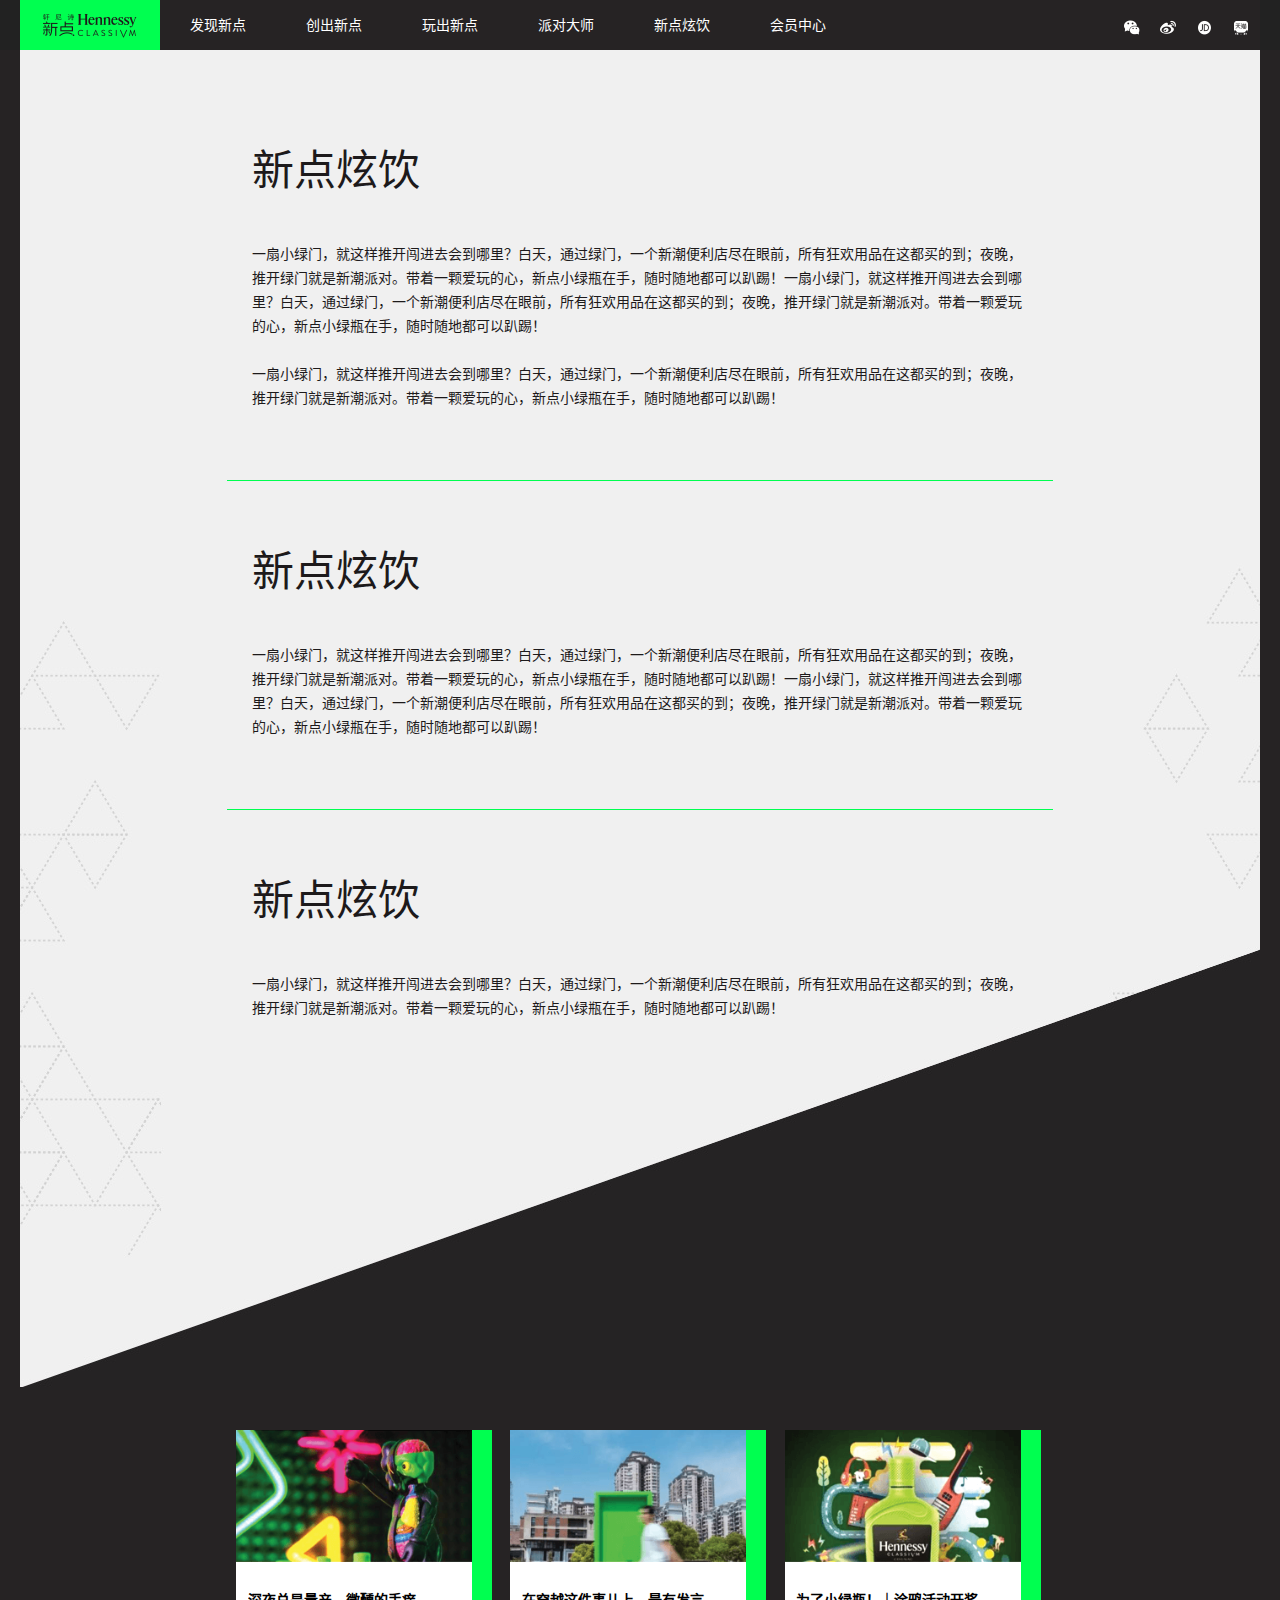
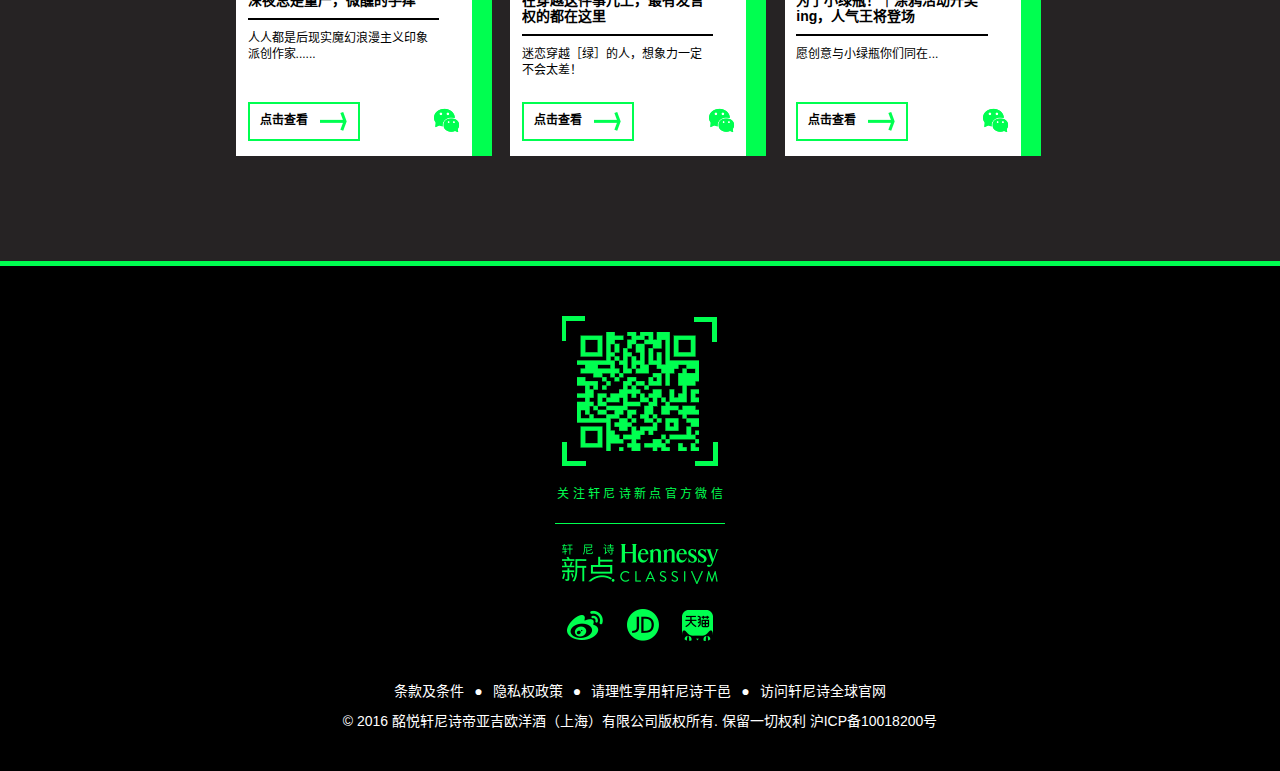
==== article.html @ dc200338 "first commit" ====
<!DOCTYPE html>
<html lang="zh-CN">
<head>
    <meta charset="utf-8">
    <title>新点</title>
    <meta name="description" content="">
    <meta name="keywords" content="">
    <meta name="viewport" content="width=device-width, initial-scale=1, maximum-scale=1, user-scalable=no">
    <link rel="stylesheet" href="css/bootstrap.css">
    <link rel="stylesheet" href="css/jquery.mCustomScrollbar.min.css">
    <link rel="stylesheet" href="css/common.css">
    <script src="js/jquery-2.1.1.min.js"></script>
    <script src="js/bootstrap.min.js"></script>
    <script src="js/jquery.touchSwipe.min.js"></script>
    <script src="js/html5lightbox/html5lightbox.js"></script>
    <script src="js/jquery.mCustomScrollbar.concat.min.js"></script>
    <script type="text/javascript" src="http://player.youku.com/jsapi"></script>
    <script src="js/common.js"></script>
</head>

<body>

<!--nav start-->
<nav class="navbar navbar-inverse navbar-fixed-top" role="navigation">
    <div class="container">
        <div class="navbar-header">
            <button type="button" class="navbar-toggle collapsed" data-toggle="collapse" data-target="#navbar"
                    aria-expanded="false" aria-controls="navbar"><span class="sr-only">Toggle navigation</span> <span
                    class="icon-bar"></span> <span class="icon-bar"></span> <span class="icon-bar"></span></button>
            <div class="navbar-brand"><img src="images/navLogo.png"></div>
        </div>
        <div id="navbar" class="collapse navbar-collapse">
            <ul class="nav navbar-nav">
                <li><a href="#">发现新点</a></li>
                <li><a href="#">创出新点</a></li>
                <li><a href="#">玩出新点</a></li>
                <li><a href="#">派对大师</a></li>
                <li><a href="#">新点炫饮</a></li>
                <li><a href="#">会员中心</a></li>
                <div class="snsLine">
                	<a href="javascript:void(0);"><img src="images/navIcon1.png"></a>
                    <a href="javascript:void(0);"><img src="images/navIcon2.png"></a>
                    <a href="javascript:void(0);"><img src="images/navIcon3.png"></a>
                    <a href="javascript:void(0);"><img src="images/navIcon4.png"></a>
                </div>
            </ul>
            <ul class="nav navbar-nav navbar-right">
                <li class="navIcon navIcon1"><a href="#"></a></li>
                <li class="navIcon navIcon2"><a href="#"></a></li>
                <li class="navIcon navIcon3"><a href="#"></a></li>
                <li class="navIcon navIcon4"><a href="#"></a></li>
            </ul>
        </div>
    </div>
</nav>
<!--nav end-->

<!--article start-->
<div class="articleBlock">
    <div class="container">
    	<div class=" col-sm-8 col-sm-offset-2 col-xs-12 articleLine">
        	<a href="javascript:void(0);" onClick="showArticleDetail(1);">
            	<h2>新点炫饮</h2>
                <p>一扇小绿门，就这样推开闯进去会到哪里？白天，通过绿门，一个新潮便利店尽在眼前，所有狂欢用品在这都买的到；夜晚，推开绿门就是新潮派对。带着一颗爱玩的心，新点小绿瓶在手，随时随地都可以趴踢！一扇小绿门，就这样推开闯进去会到哪里？白天，通过绿门，一个新潮便利店尽在眼前，所有狂欢用品在这都买的到；夜晚，推开绿门就是新潮派对。带着一颗爱玩的心，新点小绿瓶在手，随时随地都可以趴踢！<br><br>
                一扇小绿门，就这样推开闯进去会到哪里？白天，通过绿门，一个新潮便利店尽在眼前，所有狂欢用品在这都买的到；夜晚，推开绿门就是新潮派对。带着一颗爱玩的心，新点小绿瓶在手，随时随地都可以趴踢！</p>
            </a>
        </div>
        <div class=" col-sm-8 col-sm-offset-2 col-xs-12  articleLine">
        	<a href="javascript:void(0);" onClick="showArticleDetail(2);">
            	<h2>新点炫饮</h2>
                <p>一扇小绿门，就这样推开闯进去会到哪里？白天，通过绿门，一个新潮便利店尽在眼前，所有狂欢用品在这都买的到；夜晚，推开绿门就是新潮派对。带着一颗爱玩的心，新点小绿瓶在手，随时随地都可以趴踢！一扇小绿门，就这样推开闯进去会到哪里？白天，通过绿门，一个新潮便利店尽在眼前，所有狂欢用品在这都买的到；夜晚，推开绿门就是新潮派对。带着一颗爱玩的心，新点小绿瓶在手，随时随地都可以趴踢！</p>
            </a>
        </div>
        <div class=" col-sm-8 col-sm-offset-2 col-xs-12 articleLine">
        	<a href="javascript:void(0);" onClick="showArticleDetail(3);">
            	<h2>新点炫饮</h2>
                <p>一扇小绿门，就这样推开闯进去会到哪里？白天，通过绿门，一个新潮便利店尽在眼前，所有狂欢用品在这都买的到；夜晚，推开绿门就是新潮派对。带着一颗爱玩的心，新点小绿瓶在手，随时随地都可以趴踢！</p>
            </a>
        </div>
    </div>
</div>
<!--article end-->

<!--foot start-->
<footer class="foot1">
    <div class="container">
        <div class=" col-md-8 col-md-offset-2 col-sm-10 col-sm-offset-1 footTop">
            <div class="footTopContent anmBlock">
                <div class="footMove">
                    <div class="col-sm-4 col-xs-12 footContent">
                        <div class="innerDiv"><a href="#1">
                            <div class="fcTop"><img src="images/footImg1.png" width="100%"></div>
                            <div class="fcBottom">
                                <div class="fcbTitle">
                                    <div class="fcbt1">深夜总是量产，微醺的手痒</div>
                                    <div class="fcbt2">人人都是后现实魔幻浪漫主义印象派创作家......</div>
                                </div>
                                <div class="fcbLink"><a href="javascript:void(0);" class="fcbBtn1">点击查看</a> <a
                                        href="javascript:void(0);" class="fcbBtn2"><img src="images/footWechat.png"></a>
                                    <div class="clearfix"></div>
                                </div>
                            </div>
                        </a></div>
                    </div>
                    <div class="col-sm-4 col-xs-12 footContent">
                        <div class="innerDiv"><a href="#2">
                            <div class="fcTop"><img src="images/footImg2.png" width="100%"></div>
                            <div class="fcBottom">
                                <div class="fcbTitle">
                                    <div class="fcbt1">在穿越这件事儿上，最有发言权的都在这里</div>
                                    <div class="fcbt2">迷恋穿越［绿］的人，想象力一定不会太差！</div>
                                </div>
                                <div class="fcbLink"><a href="javascript:void(0);" class="fcbBtn1">点击查看</a> <a
                                        href="javascript:void(0);" class="fcbBtn2"><img src="images/footWechat.png"></a>
                                    <div class="clearfix"></div>
                                </div>
                            </div>
                        </a></div>
                    </div>
                    <div class="col-sm-4 col-xs-12 footContent">
                        <div class="innerDiv"><a href="#3">
                            <div class="fcTop"><img src="images/footImg3.png" width="100%"></div>
                            <div class="fcBottom">
                                <div class="fcbTitle">
                                    <div class="fcbt1">为了小绿瓶！｜涂鸦活动开奖ing，人气王将登场</div>
                                    <div class="fcbt2">愿创意与小绿瓶你们同在...</div>
                                </div>
                                <div class="fcbLink"><a href="javascript:void(0);" class="fcbBtn1">点击查看</a> <a
                                        href="javascript:void(0);" class="fcbBtn2"><img src="images/footWechat.png"></a>
                                    <div class="clearfix"></div>
                                </div>
                            </div>
                        </a></div>
                    </div>
                </div>
            </div>
            <div class="clearfix"></div>
            <div class="footNav mobileShow"><span class="fnActive">&nbsp;</span> <span>&nbsp;</span> <span>&nbsp;</span>
            </div>
        </div>
    </div>
</footer>
<footer class="foot2">
    <div class="container">
        <div class="footQc"><img src="images/footQc.png">
            <div class="footQcTxt">关 注 轩 尼 诗 新 点 官 方 微 信</div>
            <div class="footLogo"><img src="images/footLogo.png"></div>
        </div>
        <div class="footSns"><a href="javascript:void(0);" class="fsBtn"><img src="images/footIcon1.png"></a> <a
                href="javascript:void(0);" class="fsBtn"><img src="images/footIcon2.png"></a> <a
                href="javascript:void(0);" class="fsBtn"><img src="images/footIcon3.png"></a></div>
        <div class="footLink"><a href="#">条款及条件</a><br class="mobileShow"><font class="pcShow">●</font><a href="#">隐私权政策</a><br class="mobileShow"><font class="pcShow">●</font><a href="#">请理性享用轩尼诗干邑</a><br class="mobileShow"><font class="pcShow">●</font><a href="#">访问轩尼诗全球官网</a>
        </div>
        <div class="footIcp">&copy; 2016 酩悦轩尼诗帝亚吉欧洋酒（上海）<br class="mobileShow">有限公司版权所有. 保留一切权利 <br class="mobileShow"><br class="mobileShow">沪ICP备10018200号</div>
    </div>
</footer>
<!--foot end-->

<!--article detail start-->
<div class="articleDetail" style="display:none;">
    <div class=" col-sm-8 col-sm-offset-2 col-xs-12 articleContent"></div>
    <a href="javascript:void(0);" class="popCloseBtn" onClick="closeArticleDetail();"><img src="images/btnClose.png"></a>
</div>
<!--article detail end-->

<div class="youku" id="youku"></div>

<script>
var isAdScroll=false;
function showArticleDetail(aid){//aid 数据库文章编号
	//更具aid 请求文章内容
	$('.articleContent').height(wHeight-140);
	var aDetail="<h1>新点炫饮"+aid+"</h1><br>一扇小绿门，就这样推开闯进去会到哪里？白天，通过绿门，一个新潮便利店尽在眼前，所有狂欢用品在这都买的到；夜晚，推开绿门就是新潮派对。带着一颗爱玩的心，新点小绿瓶在手，随时随地都可以趴踢！一扇小绿门，就这样推开闯进去会到哪里？白天，通过绿门，一个新潮便利店尽在眼前，所有狂欢用品在这都买的到；夜晚，推开绿门就是新潮派对。带着一颗爱玩的心，新点小绿瓶在手，随时随地都可以趴踢！<br><br><img src='images/footImg1.png' width='60%'><br><br>一扇小绿门，就这样推开闯进去会到哪里？白天，通过绿门，一个新潮便利店尽在眼前，所有狂欢用品在这都买的到；夜晚，推开绿门就是新潮派对。带着一颗爱玩的心，新点小绿瓶在手，随时随地都可以趴踢！一扇小绿门，就这样推开闯进去会到哪里？白天，通过绿门，一个新潮便利店尽在眼前，所有狂欢用品在这都买的到；夜晚，推开绿门就是新潮派对。带着一颗爱玩的心，新点小绿瓶在手，随时随地都可以趴踢！<br><br><img src='images/footImg1.png' width='60%'>";
	
	if(!isAdScroll){
		isAdScroll=true;
		$('.articleContent').append(aDetail);
		$('.articleDetail').show();
		$(".articleContent").mCustomScrollbar({
			setHeight:wHeight-140,
			theme:"inset-3-dark"
			});
		}
		else{
			$('.mCSB_container').html('');
			$('.mCSB_container').append(aDetail);
			$('.articleDetail').show();
			}
	}

//单页加载完毕
$(document).ready(function(){
	var player = new YKU.Player('html5-image-container',{
            styleid: '0',
            client_id: '876cd40a21540f7f',
            vid: 'XMTY3MjQ1MTY3Mg==',
            newPlayer: true
        })
	});
//单页窗口大小改变
$(window).resize(function(){
	});
//单页滚动
$(window).scroll(function(){
	});
</script>

</body>
---- css/common.css ----
/* Global Setting */
@font-face { 
font-family: 'DIN'; 
src: local('DIN Condensed Regular'), 
local('DIN Condensed'),
url('../fonts/din condensed bold.eot'), 
url('../fonts/din condensed bold.woff') format('woff'), 
url('../fonts/din condensed bold.ttf') format('truetype'), 
url('../fonts/din condensed bold.svg#din regular') format('svg'); 
}

body{margin:0; padding:50px 0 0 0;text-align:left; font-size:12px; font-family:'Microsoft YaHei',Arial; background:#262324;}
table{border-collapse:collapse;}
td,th{padding:0;}
ul,li,dd,dl,dt{margin:0; padding:0; list-style:none; word-break:break-all;}
img{border:0;}
p{margin:0; padding:0; word-break:break-all;}
h1,h2,h3,h4{margin:0;padding:0; font-weight:normal; font-size:14px;}
em{ font-size:12px; font-style:normal;}
hr{background:none;border:none;border-bottom:1px solid #CCC;#border-bottom:0;}
.clear {clear:both;height:0;font-size:1px;line-height: 0px;}
a{text-decoration:none; border:0; outline:none; blr:expression(this.onFocus=this.blur());}
a:hover,a:focus{ text-decoration:none; color:inherit;}
select,input,textarea{font-family:inherit; outline:none;}

.wrapper{ width:1000px; margin:0 auto; border:none; padding:0;}
.innerDiv{ width:100%; height:100%; position:relative;}
.abs{ position:absolute;}
.pcShow{ display:inline-block;}
.mobileShow{ display:none;}

.navbar-inverse{ border:none;}
.navbar-inverse .navbar-collapse, .navbar-inverse .navbar-form{ background:#262324;}
.navbar-brand{ padding:13px 23px; background:#00ff50;}
.nav.navbar-right > li.navIcon{ background:url(../images/navIcon.png) 0 0 no-repeat; width:16px; height:15px; padding:0; margin:20px 10px 0 10px;}
.nav.navbar-right > li.navIcon1{ background-position:0 0;}
.nav.navbar-right > li.navIcon2{ background-position:-42px 0; width:18px;}
.nav.navbar-right > li.navIcon3{ background-position:-82px 0;}
.nav.navbar-right > li.navIcon4{ background-position:-119px 0;}
.nav.navbar-right > li a{ display:block; width:100%; height:100%;}
.nav.navbar-right > li a:hover,
.nav.navbar-right > li a:focus{ border:none; background:none;}
.snsLine{ display:none; padding:15px 0; color:#FFF; font-size:14px; text-align:center; border-top:0px solid #454141; line-height:16px;}
.snsLine a{ margin:0 15px;}
.snsLineBtn{ background:url(../images/navIcon.png) 0 0 no-repeat; display:inline-block; width:16px; height:15px; margin:0 8px; vertical-align:-2px;}
.snsLineBtn1{ background-position:0 0;}
.snsLineBtn2{ background-position:-42px 0; width:18px;}

/*index kv*/
.jumbotron{ background:url(../images/index/kvBg.png) center top no-repeat; background-size:auto 100%;}
.kvEf{ background:url(../images/index/kvTxt.png) 0 0 no-repeat; width:326px; height:205px; left:20%; top:30%;}
.kvVideo{ font-size:22px; color:#FFF; left:130px; top:180px; width:230px;}
.kvVideo img{ vertical-align:-12px; margin-left:10px;}
.kvVideo:hover,.kvVideo:focus{ text-decoration:none; color:#FFF;}
.downNote{ background:url(../images/downIcon.png) 0 0 no-repeat; width:40px; height:14px; left:50%; bottom:30px; margin-left:-20px; -webkit-animation:downNote 0.8s 0s linear infinite; -moz-animation:downNote 0.8s 0s linear infinite; animation:downNote 0.8s 0s linear infinite;}
@-webkit-keyframes downNote{
0%{ -webkit-transform:translate(0,0);}
40%{ -webkit-transform:translate(0,20px);}
100%{ -webkit-transform:translate(0,0);}
}
@-moz-keyframes downNote{
0%{ -moz-transform:translate(0,0);}
40%{ -moz-transform:translate(0,20px);}
100%{ -moz-transform:translate(0,0);}
}
@keyframes downNote{
0%{ transform:translate(0,0);}
40%{ transform:translate(0,20px);}
100%{ transform:translate(0,0);}
}

/*index main*/
.indexBlock .container{ background:url(../images/index/indexBg.jpg) center top no-repeat; background-size:100% 100%; padding-bottom:150px; overflow:hidden;}
.indexVideo{ padding:100px 0; color:#FFF;}
.topTitle{ background:url(../images/subTitleBg.png) left bottom no-repeat; width:220px; padding:0 0 50px 15px; line-height:42px; color:#FFF; font-size:42px; line-height:44px; font-weight:bold; margin:0 auto; font-family:DIN,'Microsoft YaHei';}
.topEnTitle{ font-size:26px; color:#00ff50; line-height:26px; padding:0;}
.subContext{ font-family:DIN,'Microsoft YaHei';}
.topContext{ padding:30px 0 0 0; text-align:center; color:#FFF; font-size:14px; line-height:34px;}
.qLeft{ left:20%; bottom:5px;}
.qRight{ right:20%; bottom:5px;}

.topVideo{ width:100%; background:#727170; border:6px solid #141213; margin-top:40px;}

.indexLine1,.indexLine2{ position:relative;}
.indexLine2{ margin-top:110px;}
.indexLine1left,.indexLine2left{ border-left:20px solid #00ff50; background:#262324; padding:140px 0 200px 0; margin-bottom:100px; transform:translate(0,100px);}
.subContext{ width:100%; text-align:center; color:#FFF; font-size:14px; line-height:36px; padding-top:40px;}
.indexLine1Right{ position:absolute; left:50%; top:-100px;}
.lineBlock1{ border:15px solid #FFF; width:230px; height:230px; position:absolute; left:10%; top:-5%;}
.indexLine2Right{ position:absolute; left:50%; top:50px;}
.indexLine2Right img{ position:absolute; left:0; top:0;}
.lineBlock2{ border:15px solid #00ff50; background:#F0F0F0; width:230px; height:230px; position:absolute; right:20%; top:-40px;}
.needShowa{ transition:all 1s 0s linear; -webkit-transition:all 1s 0s linear; -moz-transition:all 1s 0s linear;}
.needShowb{ transition:all 1s 1.2s linear; -webkit-transition:all 1s 1.2s linear; -moz-transition:all 1s 1.2s linear;}
.anmBlock{ transition:all 1s 0s ease-out; -webkit-transition:all 1s 0s ease-out; -moz-transition:all 1s 0s ease-out;}
.indexLine1Bottom,.indexLine2Bottom{ position:absolute; left:0; bottom:0; width:100%;}
.indexLine2BottomMore{ font-size:16px; color:#FFF; height:30px; line-height:30px; position:absolute; left:0; top:50%; margin-top:-15px; width:100%; text-align:center;}
.indexLine2BottomMore img{ margin-left:10px; vertical-align:-5px;}
.vCover{ background:rgba(0,255,80,0.8); position:absolute; left:0; top:0; width:100%; height:100%; opacity:0;}
.vCover img{ position:absolute; left:50%; top:50%; margin:-20px 0 0 -20px;}

/*footer*/
.foot1{ background:#262324; padding-top:40px; padding-bottom:85px; border-bottom:5px solid #00ff50;}
.footTop{ overflow:hidden;}
.footContent{ border-right:20px solid #00ff50; margin:0 1.1% 20px 1.1%; width:31%;}
.footContent a:hover,.footContent a:focus{ color:inherit; text-decoration:none;}
.fcBottom{ padding:30px 5% 15px 5%; background:#FFF;}
.fcbTitle{ height:90px;}
.fcbTitle .fcbt1{ width:90%; padding:0 0 10px 0; color:#000; font-size:14px; font-weight:bold; line-height:16px; overflow:hidden; border-bottom:2px solid #000;}
.fcbTitle .fcbt2{ width:90%; padding:10px 0 0 0; color:#000; height:60px; line-height:16px; font-size:12px; overflow:hidden;}
.fcbLink{ padding-top:20px;}
.fcbBtn1{ display:inline-block; padding:8px 50px 10px 10px; color:#000; border:2px solid #00ff50; font-weight:bold; background:url(../images/footBtnArrow.png) 70px 8px no-repeat; float:left;}
.fcbBtn2{ float:right; display:inline-block; padding-top:6px;}

.foot2{ background:#000; padding:50px 0 40px 0;}
.footQc{ text-align:center; width:170px; margin:0 auto;}
.footQcTxt{ font-size:12px; color:#00ff50; padding:20px 0; border-bottom:1px solid #00ff50;}
.footLogo{ padding:20px 0 25px 0;}
.footSns{ text-align:center;}
.fsBtn{ margin:0 10px;}
.footLink{ text-align:center; padding:40px 0 10px 0; color:#FFF; font-size:14px;}
.footLink a{ color:#FFF; margin:0 10px;}
.footIcp{ text-align:center; color:#FFF; font-size:14px;}
.footNav{ padding:25px 0; text-align:center; width:100%;}
.footNav span{ display:inline-block; width:20px; background:none; height:4px; overflow:hidden; border:1px solid #00ff50; margin:0 5px;}
.footNav span.fnActive{ background:#00ff50;}

/*pop img video*/
.videoPop{ position:fixed; left:0; top:0; z-index:1040; width:100%; height:100%; display:none;}
.popCloseBtn{ position:fixed; top:0; right:0; color:#FFF; font-size:20px; z-index:1050;}
.html5-nav-mask,#html5-watermark,.html5boxVideoControls{ display:none;}

/*article*/
.articleBlock .container{ background:url(../images/article/articleBg.jpg) center bottom no-repeat #f0f0f0; background-size:100% auto; padding-bottom:300px; padding-top:30px; overflow:hidden;}
.articleLine{ padding:70px 25px; border-bottom:1px solid #00ff50;}
.articleLine:last-child{ border-bottom:none;}
.articleLine a{ color:#1D1A1B;}
.articleLine a:hover,.articleLine a:focus{ text-decoration:none; color:inherit;}
.articleLine a h2{ font-size:42px; line-height:100%; padding:0 0 50px 0;}
.articleLine a p{ font-size:14px; line-height:24px; padding:0;}

.articleDetail{ position:fixed; left:0; top:0; width:100%; height:100%; z-index:1040; background:rgba(0,0,0,0.9); padding:70px 10px 70px 25px;}
.articleContent{ color:#FFF; font-size:14px; line-height:24px;}
.articleContent a{ color:#FFF;}
.articleContent h1{ text-align:center; font-size:30px;}

/*970*/
@media (max-width: 992px) {
	.kvEf{ top:30%;}
	
	.qLeft{ left:15%; width:40px;}
	.qRight{ right:15%; width:40px;}
	
	.lineBlock1{left:5%;}
	}

/*767*/
@media (max-width: 767px) {
	.indexBlock .container{ background-image:url(../images/index/indexBg_m.jpg);}
	
	.snsLine{ display:block;}
	
	.pcShow{ display:none;}
	.mobileShow{ display:inline-block;}
	
	.kvEf{ left:50%; top:27%; margin-left:-180px;}
	
	.qLeft{ left:10%; bottom:60px;}
	.qRight{ right:10%;}
	
	.indexLine1left,.indexLine2left{ padding:100px 0 100px 0; border-left-width:15px; margin-bottom:0;}
	.indexLine1Right{ position:static; left:auto; top:auto;}
	.indexLine2Right img{ position:static; left:auto; top:auto;}
	.indexLine2Right{ position:static; left:auto; top:auto;}
	.indexLine1Bottom{ position:static; left:auto; bottom:auto;}
	.indexLine2Bottom{ position:static; left:auto; bottom:auto;}
	
	.footContent{ margin:0; width:33.333333%;}
	.fcBottom{ padding:30px 5% 30px 5%;}
	.foot1{ padding-bottom:0px; padding-top:0;}
	
	.footLink{ line-height:28px; padding-bottom:30px;}
	}

/*580*/
@media (max-width: 590px) {
	}
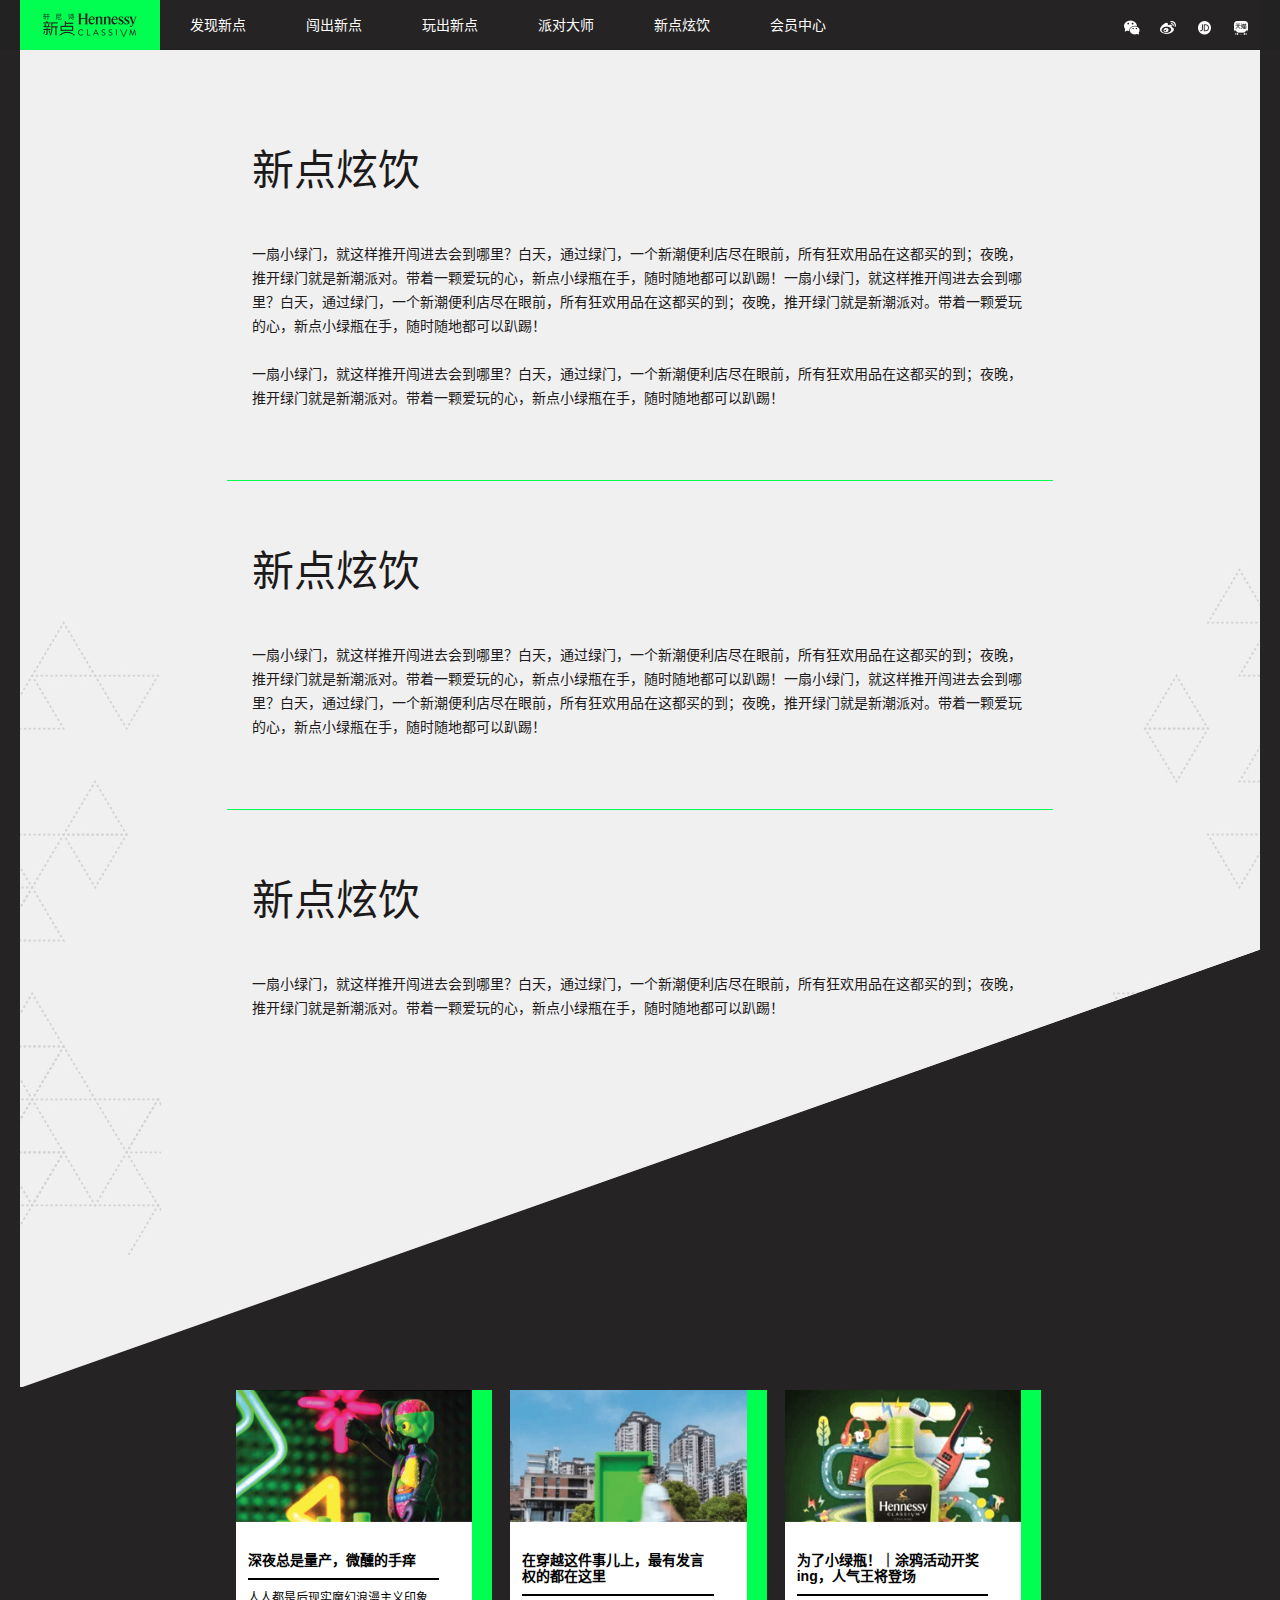
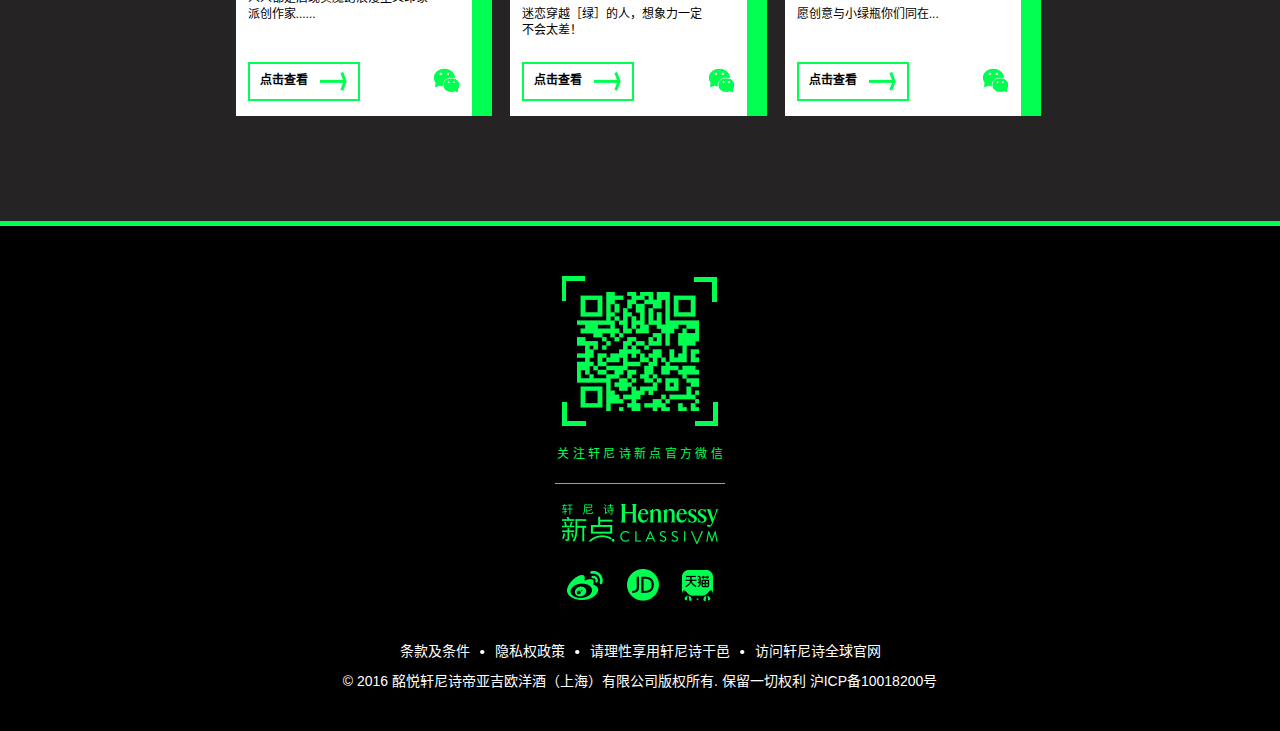
==== commit 7095bc70: "v1.0" ====
--- a/article.html
+++ b/article.html
@@ -8,14 +8,9 @@
     <meta name="viewport" content="width=device-width, initial-scale=1, maximum-scale=1, user-scalable=no">
     <link rel="stylesheet" href="css/bootstrap.css">
     <link rel="stylesheet" href="css/jquery.mCustomScrollbar.min.css">
+    <link rel="stylesheet" href="js/bxslider/jquery.bxslider.css">
     <link rel="stylesheet" href="css/common.css">
     <script src="js/jquery-2.1.1.min.js"></script>
-    <script src="js/bootstrap.min.js"></script>
-    <script src="js/jquery.touchSwipe.min.js"></script>
-    <script src="js/html5lightbox/html5lightbox.js"></script>
-    <script src="js/jquery.mCustomScrollbar.concat.min.js"></script>
-    <script type="text/javascript" src="http://player.youku.com/jsapi"></script>
-    <script src="js/common.js"></script>
 </head>
 
 <body>
@@ -24,19 +19,23 @@
 <nav class="navbar navbar-inverse navbar-fixed-top" role="navigation">
     <div class="container">
         <div class="navbar-header">
-            <button type="button" class="navbar-toggle collapsed" data-toggle="collapse" data-target="#navbar"
-                    aria-expanded="false" aria-controls="navbar"><span class="sr-only">Toggle navigation</span> <span
-                    class="icon-bar"></span> <span class="icon-bar"></span> <span class="icon-bar"></span></button>
+            <button type="button" class="navbar-toggle collapsed" data-toggle="collapse" data-target="#navbar" aria-expanded="false" aria-controls="navbar">
+                <span class="sr-only">Toggle navigation</span>
+                <span class="icon-bar"></span>
+                <span class="icon-bar"></span>
+                <span class="icon-bar"></span>
+                <img src="images/navClose.png" class="navClose" style="display:none;">
+            </button>
             <div class="navbar-brand"><img src="images/navLogo.png"></div>
         </div>
         <div id="navbar" class="collapse navbar-collapse">
             <ul class="nav navbar-nav">
-                <li><a href="#">发现新点</a></li>
-                <li><a href="#">创出新点</a></li>
-                <li><a href="#">玩出新点</a></li>
-                <li><a href="#">派对大师</a></li>
-                <li><a href="#">新点炫饮</a></li>
-                <li><a href="#">会员中心</a></li>
+            	<li><a class="centerA" href="index.html">发现新点</a></li>
+                <li><a class="centerA" href="brand.html">闯出新点</a></li>
+                <li><a class="centerA" href="event.html">玩出新点</a></li>
+                <li><a class="centerA" href="party.html">派对大师</a></li>
+                <li><a class="centerA" href="drink.html">新点炫饮</a></li>
+                <li><a class="centerA" href="crm.html">会员中心</a></li>
                 <div class="snsLine">
                 	<a href="javascript:void(0);"><img src="images/navIcon1.png"></a>
                     <a href="javascript:void(0);"><img src="images/navIcon2.png"></a>
@@ -149,7 +148,7 @@
         <div class="footSns"><a href="javascript:void(0);" class="fsBtn"><img src="images/footIcon1.png"></a> <a
                 href="javascript:void(0);" class="fsBtn"><img src="images/footIcon2.png"></a> <a
                 href="javascript:void(0);" class="fsBtn"><img src="images/footIcon3.png"></a></div>
-        <div class="footLink"><a href="#">条款及条件</a><br class="mobileShow"><font class="pcShow">●</font><a href="#">隐私权政策</a><br class="mobileShow"><font class="pcShow">●</font><a href="#">请理性享用轩尼诗干邑</a><br class="mobileShow"><font class="pcShow">●</font><a href="#">访问轩尼诗全球官网</a>
+        <div class="footLink"><a href="#">条款及条件</a><br class="mobileShow"><font class="pcShow"><img src="images/footPoint.png"></font><a href="#">隐私权政策</a><br class="mobileShow"><font class="pcShow"><img src="images/footPoint.png"></font><a href="#">请理性享用轩尼诗干邑</a><br class="mobileShow"><font class="pcShow"><img src="images/footPoint.png"></font><a href="#">访问轩尼诗全球官网</a>
         </div>
         <div class="footIcp">&copy; 2016 酩悦轩尼诗帝亚吉欧洋酒（上海）<br class="mobileShow">有限公司版权所有. 保留一切权利 <br class="mobileShow"><br class="mobileShow">沪ICP备10018200号</div>
     </div>
@@ -163,7 +162,13 @@
 </div>
 <!--article detail end-->
 
-<div class="youku" id="youku"></div>
+<script src="js/bootstrap.min.js"></script>
+<script src="js/jquery.touchSwipe.min.js"></script>
+<script src="js/html5lightbox/html5lightbox.js"></script>
+<script src="js/jquery.mCustomScrollbar.concat.min.js"></script>
+<script type="text/javascript" src="http://player.youku.com/jsapi"></script>
+<script src="js/bxslider/jquery.bxslider.min.js"></script>
+<script src="js/common.js"></script>
 
 <script>
 var isAdScroll=false;
@@ -190,12 +195,6 @@
 
 //单页加载完毕
 $(document).ready(function(){
-	var player = new YKU.Player('html5-image-container',{
-            styleid: '0',
-            client_id: '876cd40a21540f7f',
-            vid: 'XMTY3MjQ1MTY3Mg==',
-            newPlayer: true
-        })
 	});
 //单页窗口大小改变
 $(window).resize(function(){
--- a/css/common.css
+++ b/css/common.css
@@ -9,7 +9,7 @@
 url('../fonts/din condensed bold.svg#din regular') format('svg'); 
 }
 
-body{margin:0; padding:50px 0 0 0;text-align:left; font-size:12px; font-family:'Microsoft YaHei',Arial; background:#262324;}
+body{margin:0; padding:50px 0 0 0;text-align:left; font-size:12px; font-family:'Microsoft YaHei','SimHei',Arial; background:#262324;}
 table{border-collapse:collapse;}
 td,th{padding:0;}
 ul,li,dd,dl,dt{margin:0; padding:0; list-style:none; word-break:break-all;}
@@ -32,7 +32,8 @@
 .navbar-inverse{ border:none;}
 .navbar-inverse .navbar-collapse, .navbar-inverse .navbar-form{ background:#262324;}
 .navbar-brand{ padding:13px 23px; background:#00ff50;}
-.nav.navbar-right > li.navIcon{ background:url(../images/navIcon.png) 0 0 no-repeat; width:16px; height:15px; padding:0; margin:20px 10px 0 10px;}
+.navbar-brand img{ width:94px;}
+.nav.navbar-right > li.navIcon{ background:url(../images/navIcon.png) 0 0 no-repeat; background-size:133px 15px; width:16px; height:15px; padding:0; margin:20px 10px 0 10px;}
 .nav.navbar-right > li.navIcon1{ background-position:0 0;}
 .nav.navbar-right > li.navIcon2{ background-position:-42px 0; width:18px;}
 .nav.navbar-right > li.navIcon3{ background-position:-82px 0;}
@@ -48,11 +49,11 @@
 
 /*index kv*/
 .jumbotron{ background:url(../images/index/kvBg.png) center top no-repeat; background-size:auto 100%;}
-.kvEf{ background:url(../images/index/kvTxt.png) 0 0 no-repeat; width:326px; height:205px; left:20%; top:30%;}
-.kvVideo{ font-size:22px; color:#FFF; left:130px; top:180px; width:230px;}
+.kvEf{ background:url(../images/index/kvTxt.png) 0 0 no-repeat; width:326px; height:205px; left:50%; top:30%; margin-left:-352px;}
+.kvVideo{ font-size:22px; color:#FFF; left:150px; top:180px; width:230px;}
 .kvVideo img{ vertical-align:-12px; margin-left:10px;}
 .kvVideo:hover,.kvVideo:focus{ text-decoration:none; color:#FFF;}
-.downNote{ background:url(../images/downIcon.png) 0 0 no-repeat; width:40px; height:14px; left:50%; bottom:30px; margin-left:-20px; -webkit-animation:downNote 0.8s 0s linear infinite; -moz-animation:downNote 0.8s 0s linear infinite; animation:downNote 0.8s 0s linear infinite;}
+.downNote{ background:url(../images/downIcon.png) 0 0 no-repeat; width:40px; height:14px; left:50%; bottom:30px; margin-left:-20px; -webkit-animation:downNote 1.5s 0s linear infinite; -moz-animation:downNote 1.5s 0s linear infinite; animation:downNote 1.5s 0s linear infinite;}
 @-webkit-keyframes downNote{
 0%{ -webkit-transform:translate(0,0);}
 40%{ -webkit-transform:translate(0,20px);}
@@ -70,37 +71,42 @@
 }
 
 /*index main*/
-.indexBlock .container{ background:url(../images/index/indexBg.jpg) center top no-repeat; background-size:100% 100%; padding-bottom:150px; overflow:hidden;}
+.indexBlock .container{ background:url(../images/index/indexBg.jpg) center top no-repeat; background-size:100% 100%; padding-bottom:130px; overflow:hidden;}
 .indexVideo{ padding:100px 0; color:#FFF;}
-.topTitle{ background:url(../images/subTitleBg.png) left bottom no-repeat; width:220px; padding:0 0 50px 15px; line-height:42px; color:#FFF; font-size:42px; line-height:44px; font-weight:bold; margin:0 auto; font-family:DIN,'Microsoft YaHei';}
-.topEnTitle{ font-size:26px; color:#00ff50; line-height:26px; padding:0;}
-.subContext{ font-family:DIN,'Microsoft YaHei';}
-.topContext{ padding:30px 0 0 0; text-align:center; color:#FFF; font-size:14px; line-height:34px;}
+.topTitle{ background:url(../images/subTitleBg.png) left bottom no-repeat; width:250px; padding:0 0 40px 15px; color:#FFF; font-size:42px; line-height:44px; font-weight:bold; margin:0 auto; font-family:DIN,'Microsoft YaHei','SimHei';}
+.topEnTitle{ font-size:26px; color:#00ff50; line-height:26px; padding:0; letter-spacing:2px; font-weight:normal;}
+.subContext{ font-family:DIN,'Microsoft YaHei','SimHei'; letter-spacing:3px;}
+.topContext{ padding:30px 0 0 0; text-align:center; color:#FFF; font-size:14px; line-height:34px; font-family:'Microsoft YaHei','SimHei'; letter-spacing:3px;}
 .qLeft{ left:20%; bottom:5px;}
 .qRight{ right:20%; bottom:5px;}
 
 .topVideo{ width:100%; background:#727170; border:6px solid #141213; margin-top:40px;}
+.tvPlayBtn{ left:50%; top:50%; margin:-20px 0 0 -20px;}
 
 .indexLine1,.indexLine2{ position:relative;}
-.indexLine2{ margin-top:110px;}
+.indexLine2{ margin-top:110px; margin-bottom:70px;}
 .indexLine1left,.indexLine2left{ border-left:20px solid #00ff50; background:#262324; padding:140px 0 200px 0; margin-bottom:100px; transform:translate(0,100px);}
 .subContext{ width:100%; text-align:center; color:#FFF; font-size:14px; line-height:36px; padding-top:40px;}
-.indexLine1Right{ position:absolute; left:50%; top:-100px;}
-.lineBlock1{ border:15px solid #FFF; width:230px; height:230px; position:absolute; left:10%; top:-5%;}
-.indexLine2Right{ position:absolute; left:50%; top:50px;}
+.indexLine1Right{ position:absolute; left:50%; top:100px/*60px*/;}
+.lineBlock1{ border:15px solid #FFF; width:230px; height:230px; position:absolute; left:10%; top:0;}
+.indexLine2Right{ position:absolute; left:50%; top:220px/*150px*/;}
 .indexLine2Right img{ position:absolute; left:0; top:0;}
 .lineBlock2{ border:15px solid #00ff50; background:#F0F0F0; width:230px; height:230px; position:absolute; right:20%; top:-40px;}
 .needShowa{ transition:all 1s 0s linear; -webkit-transition:all 1s 0s linear; -moz-transition:all 1s 0s linear;}
 .needShowb{ transition:all 1s 1.2s linear; -webkit-transition:all 1s 1.2s linear; -moz-transition:all 1s 1.2s linear;}
 .anmBlock{ transition:all 1s 0s ease-out; -webkit-transition:all 1s 0s ease-out; -moz-transition:all 1s 0s ease-out;}
+.anmBlock2{ transition:all 0.7s 0s ease-out; -webkit-transition:all 0.7s 0s ease-out; -moz-transition:all 0.7s 0s ease-out;}
 .indexLine1Bottom,.indexLine2Bottom{ position:absolute; left:0; bottom:0; width:100%;}
 .indexLine2BottomMore{ font-size:16px; color:#FFF; height:30px; line-height:30px; position:absolute; left:0; top:50%; margin-top:-15px; width:100%; text-align:center;}
 .indexLine2BottomMore img{ margin-left:10px; vertical-align:-5px;}
 .vCover{ background:rgba(0,255,80,0.8); position:absolute; left:0; top:0; width:100%; height:100%; opacity:0;}
 .vCover img{ position:absolute; left:50%; top:50%; margin:-20px 0 0 -20px;}
+.cBgImg{ position:absolute; left:0; top:0; transform-origin:50% 50% 0; -moz-transform-origin:50% 50% 0; -webkit-transform-origin:50% 50% 0; -ms-transform-origin:50% 50% 0; transition:all 0.5s 0s ease-out; -webkit-transition:all 0.5s 0s ease-out; -moz-transition:all 0.5s 0s ease-out; -ms-transition:all 0.5s 0s ease-out; transform:scale(1.01); -moz-transform:scale(1.01); -ms-transform:scale(1.01); -webkit-transform:scale(1.01);}
+.lGallery:hover .cBgImg{ transform:scale(1.2); -moz-transform:scale(1.2); -ms-transform:scale(1.2); -webkit-transform:scale(1.2);}
+.indexLineBottom .innerDiv{ overflow:hidden;}
 
 /*footer*/
-.foot1{ background:#262324; padding-top:40px; padding-bottom:85px; border-bottom:5px solid #00ff50;}
+.foot1{ background:#262324; padding-top:0px; padding-bottom:85px; border-bottom:5px solid #00ff50;}
 .footTop{ overflow:hidden;}
 .footContent{ border-right:20px solid #00ff50; margin:0 1.1% 20px 1.1%; width:31%;}
 .footContent a:hover,.footContent a:focus{ color:inherit; text-decoration:none;}
@@ -111,6 +117,21 @@
 .fcbLink{ padding-top:20px;}
 .fcbBtn1{ display:inline-block; padding:8px 50px 10px 10px; color:#000; border:2px solid #00ff50; font-weight:bold; background:url(../images/footBtnArrow.png) 70px 8px no-repeat; float:left;}
 .fcbBtn2{ float:right; display:inline-block; padding-top:6px;}
+.fc1{-webkit-animation:fc1 0.7s 0s linear both; -moz-animation:fc1 0.7s 0s linear both; animation:fc1 0.7s 0s linear both;}
+.fc2{-webkit-animation:fc1 0.7s 0.7s linear both; -moz-animation:fc1 0.7s 0.7s linear both; animation:fc1 0.7s 0.7s linear both;}
+.fc3{-webkit-animation:fc1 0.7s 1.4s linear both; -moz-animation:fc1 0.7s 1.4s linear both; animation:fc1 0.7s 1.4s linear both;}
+@-webkit-keyframes fc1{
+0%{ -webkit-transform:translate(0,30px);}
+100%{ -webkit-transform:translate(0,0);}
+}
+@-moz-keyframes fc1{
+0%{ -moz-transform:translate(0,30px);}
+100%{ -moz-transform:translate(0,0);}
+}
+@keyframes fc1{
+0%{ transform:translate(0,30px);}
+100%{ transform:translate(0,0);}
+}
 
 .foot2{ background:#000; padding:50px 0 40px 0;}
 .footQc{ text-align:center; width:170px; margin:0 auto;}
@@ -126,9 +147,13 @@
 .footNav span.fnActive{ background:#00ff50;}
 
 /*pop img video*/
-.videoPop{ position:fixed; left:0; top:0; z-index:1040; width:100%; height:100%; display:none;}
+.videoPop{ position:fixed; left:0; top:0; z-index:1040; width:100%; height:100%; display:none; background:rgba(0,0,0,0.9);}
+.videoYouku{ width:100%; height:100%;}
 .popCloseBtn{ position:fixed; top:0; right:0; color:#FFF; font-size:20px; z-index:1050;}
 .html5-nav-mask,#html5-watermark,.html5boxVideoControls{ display:none;}
+
+.bxslider li a{ width:100%; display:inline-block;}
+.bxslider li a img{ width:100%;}
 
 /*article*/
 .articleBlock .container{ background:url(../images/article/articleBg.jpg) center bottom no-repeat #f0f0f0; background-size:100% auto; padding-bottom:300px; padding-top:30px; overflow:hidden;}
@@ -144,19 +169,112 @@
 .articleContent a{ color:#FFF;}
 .articleContent h1{ text-align:center; font-size:30px;}
 
+.popArticle{ color:#FFF; padding:25px;}
+
+/*brand*/
+.bkLogo{ top:5.5710306406685%; right:7.0422535211268%; width:9.6774193548387%;}
+.bkBottle{ bottom:0; right:6.6901408450704%; width:10.4838709677419%;}
+.brandBlock .container{ background:url(../images/brand/bg.png) center top no-repeat; background-size:100% 100%; padding-bottom:0px; overflow:hidden;}
+.brandLine{ padding-bottom:50px;}
+.brandLineLeft{ background:url(../images/brand/infoBg.jpg) top center no-repeat #262324; background-size:100% 100%;}
+.brandLineRight{ position:absolute; left:50%; bottom:70px; background:#262324; border-left:20px solid #00ff50; padding:70px 0;}
+.brandTitle{ background:url(../images/subTitleBg.png) left bottom no-repeat; width:280px; padding:0 0 40px 15px; color:#FFF; font-size:32px; font-weight:bold; margin:0 auto; font-family:DIN,'Microsoft YaHei','SimHei';}
+.brandTitleEnTitle{ font-size:26px; color:#00ff50; line-height:26px; padding:0; letter-spacing:2px; font-weight:normal;}
+.brandContext{ width:290px; margin:0 auto; color:#FFF; font-size:14px; line-height:36px; padding:20px 0 0 15px;}
+.brandBuyLink{ width:290px; padding:20px 0 0 15px; margin:0 auto; color:#00ff50; font-size:14px;}
+.brandBuyLink a{ color:#00ff50; margin-left:20px;}
+.brandBuyLink a:first-child{ margin-left:35px;}
+.brandBuyLink a img{ vertical-align:-10px;}
+.brandLineLeftContent{width:100%;}
+.brandLineLeftContent .brandTitle{ width:55%; padding-top:70px; margin:0; margin-left:10%;}
+.brandLineLeftContent .brandContext{ width:65%; margin:0; margin-left:10%;}
+.brandLineLeftContent .brandBuyBtn{ width:55%; padding:40px 0 80px 15px; margin:0; margin-left:10%;}
+.brandBtn{ display:inline-block; padding:8px 50px 10px 10px; color:#FFF; border:2px solid #00ff50; font-weight:bold; background:url(../images/footBtnArrow.png) 75px 8px no-repeat;}
+.brandBtn:hover,.brandBtn:focus{ color:#FFF;}
+.bitTxt{ font-size:42px; line-height:48px; color:#FFF; text-align:center; position:absolute; left:0; top:40%; width:100%; text-shadow:2px 2px 3px rgba(0,0,0,0.73); letter-spacing:5px;}
+.biTop{ padding-bottom:500px;}
+.biBottom{ position:absolute; left:0; top:0;}
+.bibLeft{ width:48%; float:left; margin-top:40%;}
+.bibRight{ width:48%; float:right; margin-top:40%;}
+.bibTxt{ font-size:28px; line-height:110%; color:#FFF; position:absolute; left:10%; top:30%; text-shadow: 2px 2px 15px rgba(0,0,0,0.77);}
+.bibTxt span{ font-size:24px; font-family:DIN,'Microsoft YaHei','SimHei';}
+.bibBottom{ border-left:20px solid #00ff50; background:#FFF; font-size:14px; color:#262324; letter-spacing:3px; line-height:36px; padding:30px 40px 30px 30px;}
+
+/*event*/
+.eventBlock .container{ background:url(../images/index/indexBg.jpg) center top no-repeat; background-size:100% 100%; padding-bottom:250px; overflow:hidden;}
+.eventTitle{ background:url(../images/subTitleBg.png) left bottom no-repeat; width:350px; padding:0 0 40px 15px; color:#FFF; font-size:42px; line-height:46px; font-weight:bold; margin:0 auto; font-family:DIN,'Microsoft YaHei','SimHei';}
+.eventTitleEnTitle{ font-size:26px; color:#00ff50; line-height:26px; padding:0; letter-spacing:2px; font-weight:normal;}
+.eventLine1,.eventLine2{ position:relative;}
+.eventLine2{ margin-top:200px;}
+.eventLine1left,.eventLine2left{ border-left:20px solid #00ff50; background:#262324; padding:140px 0 200px 0; margin-bottom:100px; transform:translate(0,100px);}
+.eventLine1Right{ position:absolute; left:50%; top:260px/*200px*/;}
+.eventLine1Right img{ position:absolute; left:0; top:0;}
+.eventLine2Right{ position:absolute; left:50%; top:320px/*250px*/;}
+.eventLine1Bottom,.eventLine2Bottom{ position:absolute; left:0; top:520px; width:100%;}
+.eventLine2BottomMore{ font-size:16px; color:#FFF; height:30px; line-height:30px; position:absolute; left:0; top:50%; margin-top:-15px; width:100%; text-align:center;}
+.eventLine2BottomMore img{ margin-left:10px; vertical-align:-5px;}
+.eventLineBottom .innerDiv{ overflow:hidden;}
+.eventSubTitle{ width:350px;}
+
+/*crm*/
+.crmLogoLine{ position:absolute; left:0; top:29%; text-align:center; width:100%;}
+.crmKvLine{ text-align:center; position:absolute; left:50%; top:39%; width:600px; margin:0 0 0 -300px;}
+.crmKvLine img.qc{ margin-right:50px; float:left;}
+.crmKvTxt{ padding:10px 0 0 0; font-size:14px; color:#FFF; letter-spacing:3px; line-height:36px; text-align:left;}
+
+/*party*/
+.partyKvLine{ text-align:center; padding-top:50px; width:750px; position:absolute; left:50%; margin-left:-375px; top:20%;}
+.bx-wrapper img.qc{ margin-right:20px; float:left; width:auto;}
+.partyKvTxt{ padding:25px 0 0 0; font-size:14px; color:#FFF; letter-spacing:3px; line-height:36px; text-align:left; font-family:DIN,'Microsoft YaHei','SimHei';}
+
+/*drink*/
+.drinkTitle{ background:url(../images/subTitleBg.png) left bottom no-repeat; position:absolute; top:40%; left:50%; margin-left:-100px; width:350px; padding:0 0 40px 15px; color:#FFF; font-size:42px; line-height:46px; font-weight:bold; font-family:DIN,'Microsoft YaHei','SimHei';}
+.drinkEnTitle{ font-size:26px; color:#00ff50; line-height:26px; padding:0; letter-spacing:2px; font-weight:normal;}
+.drinkNavOuter{ position:relative; width:100%; height:370px;}
+.drinkNav{ position:absolute; left:0; top:-70px; width:100%;}
+.dnOuter{ background:#262324; border-top:20px solid #00ff50; padding:40px 0;}
+.dnCol{ padding:0 0 0 60px;}
+.dnCol .dnColTitle{ font-size:18px; color:#00ff50; letter-spacing:3.85px; padding-bottom:20px;}
+.dnCol li{ padding-bottom:20px;}
+.dnCol li a{ font-size:14px; color:#FFFFFF; letter-spacing:3px;}
+.dnColHaveBorder{ border-left:1px solid #00ff50; border-right:1px solid #00ff50;}
+
+.drinkBlock .container.hasBg{ background:url(../images/drink/bg.jpg) center top no-repeat; background-size:100% 100%;}
+.drinkLine{ padding-bottom:80px; position:relative;}
+.drinkLineLeft{ background:#262324; padding-bottom:70px;}
+.drinkLineRight{ position:absolute; right:0; bottom:0; background:#262324; border-left:20px solid #00ff50; padding:0;}
+.drinkSubTitle{ background:url(../images/subTitleBg.png) left bottom no-repeat; width:280px; padding:0 0 40px 15px; color:#FFF; font-size:32px; font-weight:bold; margin:0 auto; font-family:DIN,'Microsoft YaHei','SimHei';}
+.drinkSubEnTitle{ font-size:26px; color:#00ff50; line-height:26px; padding:0; letter-spacing:2px; font-weight:normal;}
+.drinkContext{ width:290px; margin:0 auto; color:#FFF; font-size:14px; line-height:36px; padding:40px 0 0 10px;}
+.drinkLineLeftContent .drinkSubTitle{ width:75%; padding-top:90px; margin:0; margin-left:15%;}
+.drinkLineLeftContent .drinkContext{ width:75%; margin:0; margin-left:15%;}
+.greenFont{ color:#00ff50;}
+.drinkIcon{ margin-right:10px;}
+.brandLineRightContent img.coverImg{ position:absolute; left:0; top:0; z-index:100;}
+.drinkBorder1{ border:15px solid #00ff50; width:225px; height:225px; top:-100px; right:-60px; z-index:50;}
+.drinkBorder2{ border:15px solid #00ff50; width:225px; height:225px; bottom:-100px; right:-60px; z-index:50;}
+
 /*970*/
 @media (max-width: 992px) {
-	.kvEf{ top:30%;}
 	
 	.qLeft{ left:15%; width:40px;}
 	.qRight{ right:15%; width:40px;}
 	
 	.lineBlock1{left:5%;}
+	.brandLineLeftContent .brandTitle{ width:60%; margin:0 auto;}
+	.brandLineLeftContent .brandContext{ width:60%; margin:0 auto;}
+	.brandLineLeftContent .brandBuyBtn{ width:60%; margin:0 auto;}
+	
+	.partyKvLine{ top:15%;}
+	
+	.drinkNav{ top:0;}
+	.drinkBlock .container{ background-position:center 0;}
 	}
 
 /*767*/
 @media (max-width: 767px) {
-	.indexBlock .container{ background-image:url(../images/index/indexBg_m.jpg);}
+	.indexBlock .container{ background-image:url(../images/index/indexBg_m.jpg); padding-bottom:50px;}
+	.kvVideo{ left:45px; top:200px;}
 	
 	.snsLine{ display:block;}
 	
@@ -165,9 +283,10 @@
 	
 	.kvEf{ left:50%; top:27%; margin-left:-180px;}
 	
-	.qLeft{ left:10%; bottom:60px;}
-	.qRight{ right:10%;}
-	
+	.qLeft{ width:30px; left:8%; bottom:60px;}
+	.qRight{ width:30px; right:8%;}
+	
+	.indexLine2{ margin-top:50px; margin-bottom:50px;}
 	.indexLine1left,.indexLine2left{ padding:100px 0 100px 0; border-left-width:15px; margin-bottom:0;}
 	.indexLine1Right{ position:static; left:auto; top:auto;}
 	.indexLine2Right img{ position:static; left:auto; top:auto;}
@@ -175,6 +294,66 @@
 	.indexLine1Bottom{ position:static; left:auto; bottom:auto;}
 	.indexLine2Bottom{ position:static; left:auto; bottom:auto;}
 	
+	.topTitle{ width:140px; padding:0 0 20px 15px; font-size:24px; line-height:24px; background-size:110px auto;}
+	.topEnTitle{ font-size:20px; line-height:20px;}
+	
+	.brandTitle{width:200px; padding:0 0 20px 15px; font-size:24px; line-height:24px; background-size:110px auto;}
+	.brandTitleEnTitle{ font-size:20px; line-height:20px;}
+	
+	.brandLineRight{ position:static; padding:90px 0;}
+	.brandLine{ padding-bottom:0;}
+	.brandInfo{ padding-top:80px;}
+	.biBottom{ position:static;}
+	.bibLeft{ width:100%; float:none; margin-top:30px;}
+	.bibRight{ width:100%; float:none; margin-top:30px;}
+	.biTop{ padding-bottom:0;}
+	.topContext{ padding-left:30px; padding-right:30px;}
+	.brandBlock .container{ background-image:url(../images/brand/bg_m.jpg);}
+	.brandContext{ padding:40px 0 0 15px;}
+	.brandBuyLink{ padding:40px 0 0 15px;}
+	
+	.eventBlock .container{ background-image:url(../images/event/eventBg_m.jpg); padding-bottom:50px;}
+	.eventLine1left,.eventLine2left{ padding:100px 0 100px 0; border-left-width:15px; margin-bottom:0;}
+	.eventLine1Right{ position:static; left:auto; top:auto; bottom:auto;}
+	.eventLine2Right img{ position:static; left:auto; top:auto; bottom:auto;}
+	.eventLine2Right{ position:static; left:auto; top:auto; bottom:auto;}
+	.eventLine1Bottom{ position:static; left:auto; top:auto; bottom:auto;}
+	.eventLine2Bottom{ position:static; left:auto; top:auto; bottom:auto;}
+	.eventLine1Right img{ position:static; left:auto; top:auto; bottom:auto;}
+	.bx-wrapper .bx-pager,.bx-wrapper .bx-controls-auto {bottom:-30px;}
+	.eventLine2{ margin-top:50px;}
+	.eventTitle{ width:200px; padding:0 0 20px 15px; font-size:24px; line-height:24px; background-size:110px auto;}
+	.eventTitleEnTitle{ font-size:20px; line-height:20px;}
+	.eventSubTitle{ width:200px;}
+	
+	
+	.crmKv .container{ height:auto; background:#262324;}
+	.crmKvLine{padding-top:50px; width:100%; position:static; left:auto; top:auto; margin-left:0;}
+	.crmKvLine img.qc{ margin-right:0; float:none;}
+	.crmKvTxt{ padding:40px 20px 50px 20px; text-align:center;}
+	
+	.partyKvQc{padding-top:80px; width:100%; text-align:center;}
+	.partyKvLine img.qc{ margin-right:0; float:none;}
+	.partyKvTxt{ padding:40px 20px 50px 20px; text-align:center;}
+	
+	
+	.drinkTitle{ margin-left:-50px; width:120px; padding:0 0 20px 15px; font-size:24px; line-height:24px; background-size:110px auto; top:35%;}
+	.drinkEnTitle{ font-size:20px; line-height:20px;}
+	
+	.drinkSubTitle{ width:280px; padding:0 0 20px 15px; font-size:24px; line-height:24px;  background-size:110px auto;}
+	.drinkSubEnTitle{ font-size:20px; line-height:20px;}
+
+	.drinkNavOuter{ height:auto;}
+	.drinkNav{ position:static;}
+	.dnOuter{ border:none; padding:0;}
+	.dnTop{ background:url(../images/drink/drinkIcon2.png) 85% 18px no-repeat #00ff50; font-family:"DIN","Microsof YaHei",'SimHei',Arial; height:50px; padding-left:25px; color:#262324; letter-spacing:2px; font-size:24px; line-height:60px; overflow:hidden; float:none;}
+	.dnTop img{ vertical-align:-1px;}
+	.dnCol{ padding:35px 0 20px 75px; border:none; border-bottom:1px solid #00ff50;}
+	.dnCol ul{ overflow:hidden;}
+	.drinkIcon3{ transform-origin:50% 50% 0; -moz-transform-origin:50% 50% 0; -ms-transform-origin:50% 50% 0; -webkit-transform-origin:50% 50% 0;}
+	.drinkLineRight{ position:static;}
+	.drinkLine{ padding-bottom:30px;}
+	
 	.footContent{ margin:0; width:33.333333%;}
 	.fcBottom{ padding:30px 5% 30px 5%;}
 	.foot1{ padding-bottom:0px; padding-top:0;}
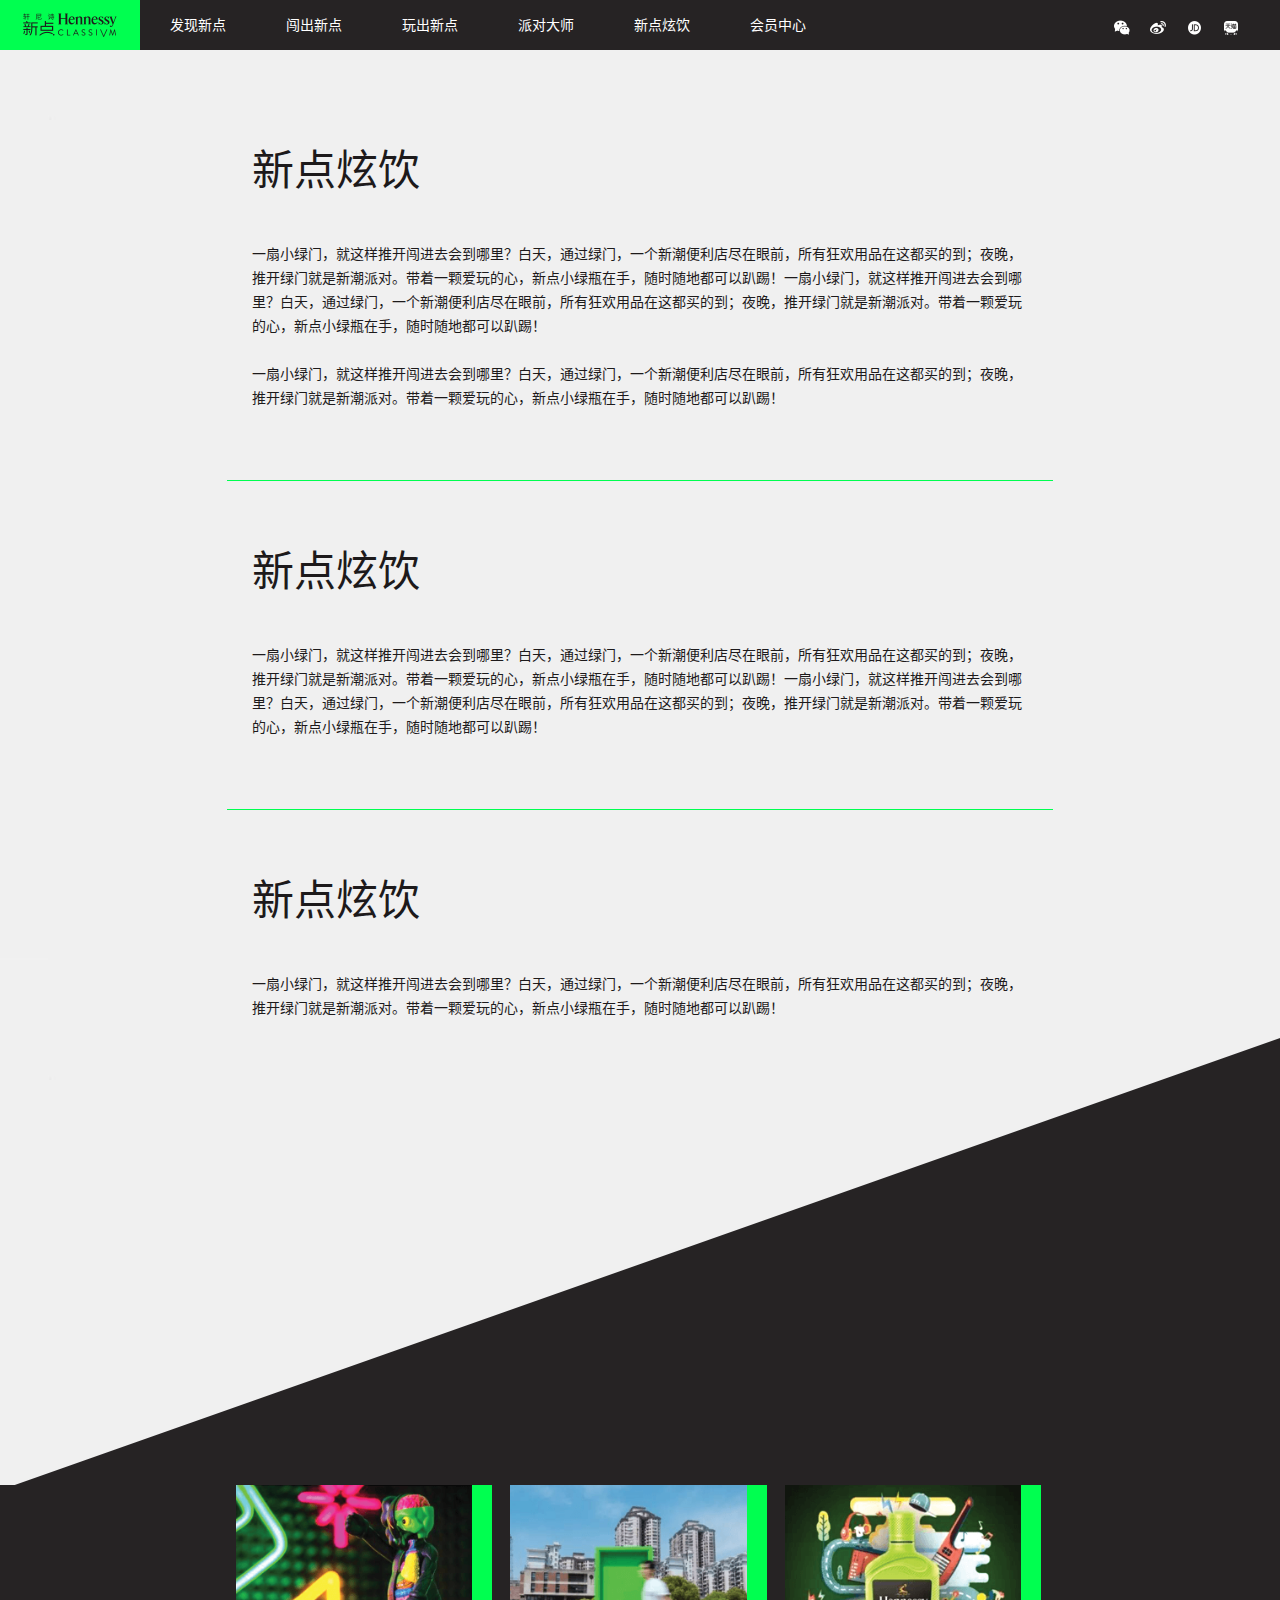
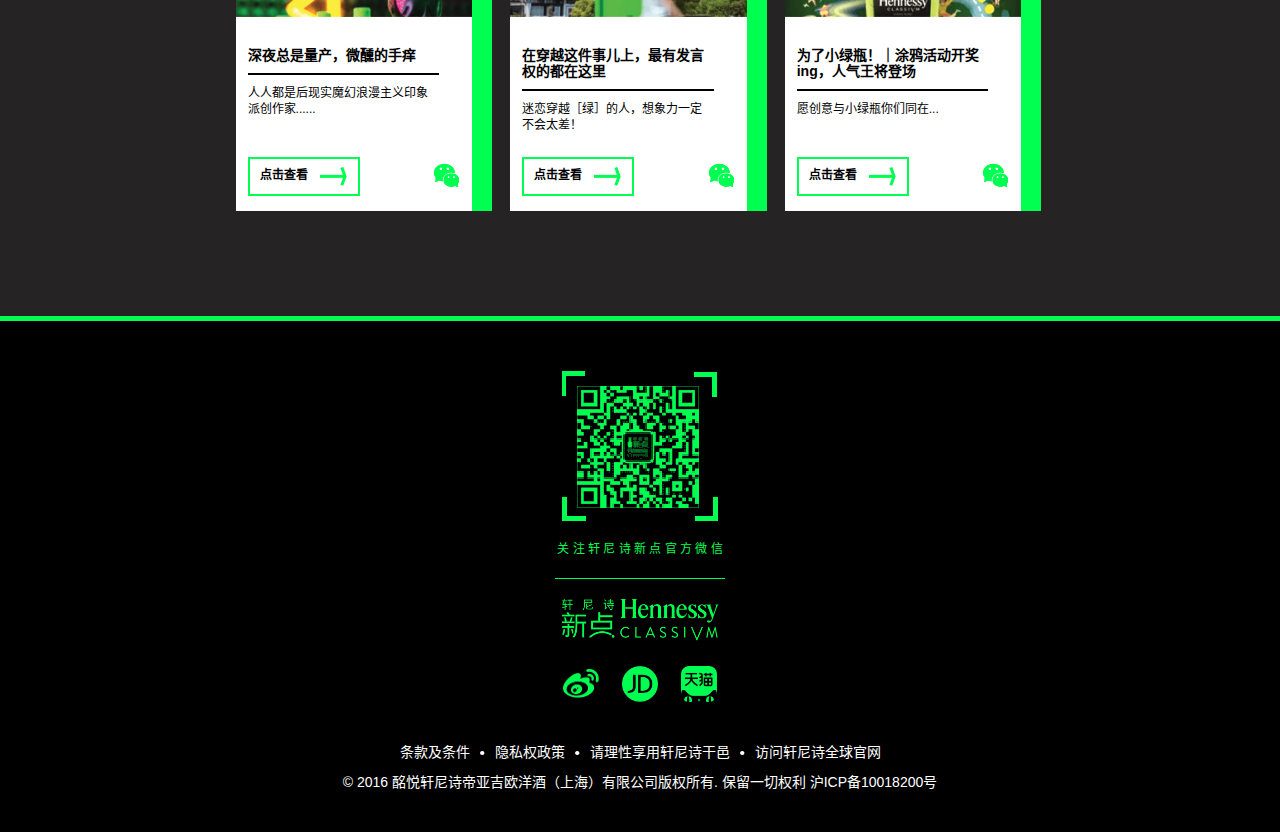
==== commit ed55333b: "v1.0" ====
--- a/article.html
+++ b/article.html
@@ -17,7 +17,7 @@
 
 <!--nav start-->
 <nav class="navbar navbar-inverse navbar-fixed-top" role="navigation">
-    <div class="container">
+    <div class="container" style="width:100%; max-width:1920px;">
         <div class="navbar-header">
             <button type="button" class="navbar-toggle collapsed" data-toggle="collapse" data-target="#navbar" aria-expanded="false" aria-controls="navbar">
                 <span class="sr-only">Toggle navigation</span>
@@ -37,10 +37,10 @@
                 <li><a class="centerA" href="drink.html">新点炫饮</a></li>
                 <li><a class="centerA" href="crm.html">会员中心</a></li>
                 <div class="snsLine">
-                	<a href="javascript:void(0);"><img src="images/navIcon1.png"></a>
-                    <a href="javascript:void(0);"><img src="images/navIcon2.png"></a>
-                    <a href="javascript:void(0);"><img src="images/navIcon3.png"></a>
-                    <a href="javascript:void(0);"><img src="images/navIcon4.png"></a>
+                	<a href="javascript:void(0);" onClick="showNavQc();"><img src="images/navIcon1.png" width="23"></a>
+                    <a href="javascript:void(0);"><img src="images/navIcon2.png" width="23"></a>
+                    <a href="javascript:void(0);"><img src="images/navIcon3.png" width="23"></a>
+                    <a href="javascript:void(0);"><img src="images/navIcon4.png" width="23"></a>
                 </div>
             </ul>
             <ul class="nav navbar-nav navbar-right">
@@ -50,6 +50,12 @@
                 <li class="navIcon navIcon4"><a href="#"></a></li>
             </ul>
         </div>
+    </div>
+    
+    <div class="navQcBlock" style="display:none;">
+    	<div class="qcBg" onClick="closeNavQc();"></div>
+        <img src="images/navQc.png" width="147" height="140" class="navQc">
+        <a href="javascript:void(0);" class="navCloseBtn" onClick="closeNavQc();"><img src="images/navClose.png"></a>
     </div>
 </nav>
 <!--nav end-->
@@ -95,7 +101,7 @@
                                     <div class="fcbt2">人人都是后现实魔幻浪漫主义印象派创作家......</div>
                                 </div>
                                 <div class="fcbLink"><a href="javascript:void(0);" class="fcbBtn1">点击查看</a> <a
-                                        href="javascript:void(0);" class="fcbBtn2"><img src="images/footWechat.png"></a>
+                                        href="javascript:void(0);" class="fcbBtn2" onClick="showNavQc();"><img src="images/footWechat.png"></a>
                                     <div class="clearfix"></div>
                                 </div>
                             </div>
@@ -110,7 +116,7 @@
                                     <div class="fcbt2">迷恋穿越［绿］的人，想象力一定不会太差！</div>
                                 </div>
                                 <div class="fcbLink"><a href="javascript:void(0);" class="fcbBtn1">点击查看</a> <a
-                                        href="javascript:void(0);" class="fcbBtn2"><img src="images/footWechat.png"></a>
+                                        href="javascript:void(0);" class="fcbBtn2" onClick="showNavQc();"><img src="images/footWechat.png"></a>
                                     <div class="clearfix"></div>
                                 </div>
                             </div>
@@ -125,7 +131,7 @@
                                     <div class="fcbt2">愿创意与小绿瓶你们同在...</div>
                                 </div>
                                 <div class="fcbLink"><a href="javascript:void(0);" class="fcbBtn1">点击查看</a> <a
-                                        href="javascript:void(0);" class="fcbBtn2"><img src="images/footWechat.png"></a>
+                                        href="javascript:void(0);" class="fcbBtn2" onClick="showNavQc();"><img src="images/footWechat.png"></a>
                                     <div class="clearfix"></div>
                                 </div>
                             </div>
@@ -143,11 +149,11 @@
     <div class="container">
         <div class="footQc"><img src="images/footQc.png">
             <div class="footQcTxt">关 注 轩 尼 诗 新 点 官 方 微 信</div>
-            <div class="footLogo"><img src="images/footLogo.png"></div>
-        </div>
-        <div class="footSns"><a href="javascript:void(0);" class="fsBtn"><img src="images/footIcon1.png"></a> <a
-                href="javascript:void(0);" class="fsBtn"><img src="images/footIcon2.png"></a> <a
-                href="javascript:void(0);" class="fsBtn"><img src="images/footIcon3.png"></a></div>
+            <div class="footLogo"><img src="images/footLogo.png" width="157"></div>
+        </div>
+        <div class="footSns"><a href="javascript:void(0);" class="fsBtn"><img src="images/footIcon1.png" width="36"></a> <a
+                href="javascript:void(0);" class="fsBtn"><img src="images/footIcon2.png" width="36"></a> <a
+                href="javascript:void(0);" class="fsBtn"><img src="images/footIcon3.png" width="36"></a></div>
         <div class="footLink"><a href="#">条款及条件</a><br class="mobileShow"><font class="pcShow"><img src="images/footPoint.png"></font><a href="#">隐私权政策</a><br class="mobileShow"><font class="pcShow"><img src="images/footPoint.png"></font><a href="#">请理性享用轩尼诗干邑</a><br class="mobileShow"><font class="pcShow"><img src="images/footPoint.png"></font><a href="#">访问轩尼诗全球官网</a>
         </div>
         <div class="footIcp">&copy; 2016 酩悦轩尼诗帝亚吉欧洋酒（上海）<br class="mobileShow">有限公司版权所有. 保留一切权利 <br class="mobileShow"><br class="mobileShow">沪ICP备10018200号</div>
@@ -161,6 +167,8 @@
     <a href="javascript:void(0);" class="popCloseBtn" onClick="closeArticleDetail();"><img src="images/btnClose.png"></a>
 </div>
 <!--article detail end-->
+
+<a href="javascript:void(0);" class="backToTop"><img src="images/backToTop.png"></a>
 
 <script src="js/bootstrap.min.js"></script>
 <script src="js/jquery.touchSwipe.min.js"></script>
--- a/css/common.css
+++ b/css/common.css
@@ -9,7 +9,7 @@
 url('../fonts/din condensed bold.svg#din regular') format('svg'); 
 }
 
-body{margin:0; padding:50px 0 0 0;text-align:left; font-size:12px; font-family:'Microsoft YaHei','SimHei',Arial; background:#262324;}
+body{margin:0; padding:50px 0 0 0;text-align:left; font-size:12px; font-family:'Microsoft YaHei','SimHei',Arial; background:url(../images/pcBgM.jpg) center top repeat-y #f0f0f0;}
 table{border-collapse:collapse;}
 td,th{padding:0;}
 ul,li,dd,dl,dt{margin:0; padding:0; list-style:none; word-break:break-all;}
@@ -47,10 +47,14 @@
 .snsLineBtn1{ background-position:0 0;}
 .snsLineBtn2{ background-position:-42px 0; width:18px;}
 
+.qcBg{ width:100%; height:100%; position:fixed; left:0; top:50px; background:#262324; opacity:0.95; z-index:1050;}
+.navQc{ position:fixed; left:50%; top:50%; margin:-70px 0 0 -73px; z-index:1050;}
+.navCloseBtn{ position:absolute; top:0; right:0; z-index:1050; padding:17px 25px; background:#262324;}
+
 /*index kv*/
 .jumbotron{ background:url(../images/index/kvBg.png) center top no-repeat; background-size:auto 100%;}
-.kvEf{ background:url(../images/index/kvTxt.png) 0 0 no-repeat; width:326px; height:205px; left:50%; top:30%; margin-left:-352px;}
-.kvVideo{ font-size:22px; color:#FFF; left:150px; top:180px; width:230px;}
+.kvEf{ background:url(../images/index/kvTxt.png) 0 0 no-repeat; width:365px; height:235px; left:50%; top:30%; margin-left:-352px;}
+.kvVideo{ font-size:22px; color:#FFF; left:115px; top:190px; width:320px; letter-spacing:3px;}
 .kvVideo img{ vertical-align:-12px; margin-left:10px;}
 .kvVideo:hover,.kvVideo:focus{ text-decoration:none; color:#FFF;}
 .downNote{ background:url(../images/downIcon.png) 0 0 no-repeat; width:40px; height:14px; left:50%; bottom:30px; margin-left:-20px; -webkit-animation:downNote 1.5s 0s linear infinite; -moz-animation:downNote 1.5s 0s linear infinite; animation:downNote 1.5s 0s linear infinite;}
@@ -71,8 +75,9 @@
 }
 
 /*index main*/
-.indexBlock .container{ background:url(../images/index/indexBg.jpg) center top no-repeat; background-size:100% 100%; padding-bottom:130px; overflow:hidden;}
-.indexVideo{ padding:100px 0; color:#FFF;}
+.indexBlock{ background:url(../images/pcBgB.png) left bottom no-repeat; max-width:1920px; margin:0 auto;}
+.indexBlock .containerBg{  background:url(../images/pcBgT.png) center top no-repeat; padding-bottom:100px; overflow:hidden;}
+.indexVideo{ padding:100px 0 50px 0; color:#FFF;}
 .topTitle{ background:url(../images/subTitleBg.png) left bottom no-repeat; width:250px; padding:0 0 40px 15px; color:#FFF; font-size:42px; line-height:44px; font-weight:bold; margin:0 auto; font-family:DIN,'Microsoft YaHei','SimHei';}
 .topEnTitle{ font-size:26px; color:#00ff50; line-height:26px; padding:0; letter-spacing:2px; font-weight:normal;}
 .subContext{ font-family:DIN,'Microsoft YaHei','SimHei'; letter-spacing:3px;}
@@ -92,10 +97,10 @@
 .indexLine2Right{ position:absolute; left:50%; top:220px/*150px*/;}
 .indexLine2Right img{ position:absolute; left:0; top:0;}
 .lineBlock2{ border:15px solid #00ff50; background:#F0F0F0; width:230px; height:230px; position:absolute; right:20%; top:-40px;}
-.needShowa{ transition:all 1s 0s linear; -webkit-transition:all 1s 0s linear; -moz-transition:all 1s 0s linear;}
-.needShowb{ transition:all 1s 1.2s linear; -webkit-transition:all 1s 1.2s linear; -moz-transition:all 1s 1.2s linear;}
-.anmBlock{ transition:all 1s 0s ease-out; -webkit-transition:all 1s 0s ease-out; -moz-transition:all 1s 0s ease-out;}
-.anmBlock2{ transition:all 0.7s 0s ease-out; -webkit-transition:all 0.7s 0s ease-out; -moz-transition:all 0.7s 0s ease-out;}
+.needShowa{ transition:all 0.7s 0s linear; -webkit-transition:all 0.7s 0s linear; -moz-transition:all 0.7s 0s linear;}
+.needShowb{ transition:all 0.7s 0.9s linear; -webkit-transition:all 0.7s 0.9s linear; -moz-transition:all 0.7s 0.9s linear;}
+.anmBlock{ transition:all 0.7s 0s ease-out; -webkit-transition:all 0.7s 0s ease-out; -moz-transition:all 0.7s 0s ease-out;}
+.anmBlock2{ transition:all 0.5s 0s ease-out; -webkit-transition:all 0.5s 0s ease-out; -moz-transition:all 0.5s 0s ease-out;}
 .indexLine1Bottom,.indexLine2Bottom{ position:absolute; left:0; bottom:0; width:100%;}
 .indexLine2BottomMore{ font-size:16px; color:#FFF; height:30px; line-height:30px; position:absolute; left:0; top:50%; margin-top:-15px; width:100%; text-align:center;}
 .indexLine2BottomMore img{ margin-left:10px; vertical-align:-5px;}
@@ -106,7 +111,7 @@
 .indexLineBottom .innerDiv{ overflow:hidden;}
 
 /*footer*/
-.foot1{ background:#262324; padding-top:0px; padding-bottom:85px; border-bottom:5px solid #00ff50;}
+.foot1{ background:#262324; padding-top:0px; padding-bottom:85px; border-bottom:5px solid #00ff50; margin-top:-5px;}
 .footTop{ overflow:hidden;}
 .footContent{ border-right:20px solid #00ff50; margin:0 1.1% 20px 1.1%; width:31%;}
 .footContent a:hover,.footContent a:focus{ color:inherit; text-decoration:none;}
@@ -156,7 +161,8 @@
 .bxslider li a img{ width:100%;}
 
 /*article*/
-.articleBlock .container{ background:url(../images/article/articleBg.jpg) center bottom no-repeat #f0f0f0; background-size:100% auto; padding-bottom:300px; padding-top:30px; overflow:hidden;}
+.articleBlock{ background:url(../images/pcBgB.png) left bottom no-repeat; max-width:1920px; margin:0 auto;}
+.articleBlock .container{ /*background:url(../images/article/articleBg.jpg) center bottom no-repeat #f0f0f0; background-size:100% auto;*/ padding-bottom:400px; padding-top:30px; overflow:hidden;}
 .articleLine{ padding:70px 25px; border-bottom:1px solid #00ff50;}
 .articleLine:last-child{ border-bottom:none;}
 .articleLine a{ color:#1D1A1B;}
@@ -172,15 +178,19 @@
 .popArticle{ color:#FFF; padding:25px;}
 
 /*brand*/
-.bkLogo{ top:5.5710306406685%; right:7.0422535211268%; width:9.6774193548387%;}
-.bkBottle{ bottom:0; right:6.6901408450704%; width:10.4838709677419%;}
-.brandBlock .container{ background:url(../images/brand/bg.png) center top no-repeat; background-size:100% 100%; padding-bottom:0px; overflow:hidden;}
+.kvBg{ background:url(../images/brand/kv.png) center top no-repeat; background-size:auto 100%; width:100%;}
+.bkLogo{ top:5.5710306406685%; right:9.0422535211268%; width:9.6774193548387%;}
+.bkBottle{ bottom:0; right:8.6901408450704%; width:10.4838709677419%;}
+.brandBlock{ background:url(../images/pcBgB.png) left bottom no-repeat; max-width:1920px; margin:0 auto;}
+.brandBlock .containerBg{  background:url(../images/pcBgT.png) center top no-repeat; padding-bottom:0px; overflow:hidden;}
 .brandLine{ padding-bottom:50px;}
-.brandLineLeft{ background:url(../images/brand/infoBg.jpg) top center no-repeat #262324; background-size:100% 100%;}
-.brandLineRight{ position:absolute; left:50%; bottom:70px; background:#262324; border-left:20px solid #00ff50; padding:70px 0;}
+.brandLineLeft{ background:url(../images/brand/infoBg.jpg) -1px -1px no-repeat #262324; background-size:102% 102%;}
+.brandLineRight{ position:absolute; left:50%; bottom:50px; background:#262324; border-left:20px solid #00ff50; border-bottom:none; padding:70px 0; z-index:500;}
+.brandLineRightHasGreen{ border-left:0; padding:0; background:none;}
+.brandLineRightInner{ position:absolute; left:0; bottom:0; background:#262324; border-left:20px solid #00ff50; padding:70px 0; z-index:500; width:100%;}
 .brandTitle{ background:url(../images/subTitleBg.png) left bottom no-repeat; width:280px; padding:0 0 40px 15px; color:#FFF; font-size:32px; font-weight:bold; margin:0 auto; font-family:DIN,'Microsoft YaHei','SimHei';}
 .brandTitleEnTitle{ font-size:26px; color:#00ff50; line-height:26px; padding:0; letter-spacing:2px; font-weight:normal;}
-.brandContext{ width:290px; margin:0 auto; color:#FFF; font-size:14px; line-height:36px; padding:20px 0 0 15px;}
+.brandContext{ width:290px; margin:0 auto; color:#FFF; font-size:14px; line-height:36px; padding:20px 0 0 15px; letter-spacing:3px;}
 .brandBuyLink{ width:290px; padding:20px 0 0 15px; margin:0 auto; color:#00ff50; font-size:14px;}
 .brandBuyLink a{ color:#00ff50; margin-left:20px;}
 .brandBuyLink a:first-child{ margin-left:35px;}
@@ -199,14 +209,17 @@
 .bibTxt{ font-size:28px; line-height:110%; color:#FFF; position:absolute; left:10%; top:30%; text-shadow: 2px 2px 15px rgba(0,0,0,0.77);}
 .bibTxt span{ font-size:24px; font-family:DIN,'Microsoft YaHei','SimHei';}
 .bibBottom{ border-left:20px solid #00ff50; background:#FFF; font-size:14px; color:#262324; letter-spacing:3px; line-height:36px; padding:30px 40px 30px 30px;}
+.brandRightGreen{ border:15px solid #00ff50; width:225px; height:225px; position:absolute; top:-550px; right:-60px; z-index:50;}
 
 /*event*/
-.eventBlock .container{ background:url(../images/index/indexBg.jpg) center top no-repeat; background-size:100% 100%; padding-bottom:250px; overflow:hidden;}
+.eventBlock{ background:url(../images/pcBgB.png) left bottom no-repeat; max-width:1920px; margin:0 auto; margin-top:-5px;}
+.eventBlock .containerBg{  background:url(../images/pcBgT.png) center top no-repeat; padding-bottom:250px; overflow:hidden;}
+/*.eventBlock .container{ background:url(../images/index/indexBg.jpg) center top no-repeat; background-size:100% 100%; padding-bottom:250px; overflow:hidden;}*/
 .eventTitle{ background:url(../images/subTitleBg.png) left bottom no-repeat; width:350px; padding:0 0 40px 15px; color:#FFF; font-size:42px; line-height:46px; font-weight:bold; margin:0 auto; font-family:DIN,'Microsoft YaHei','SimHei';}
 .eventTitleEnTitle{ font-size:26px; color:#00ff50; line-height:26px; padding:0; letter-spacing:2px; font-weight:normal;}
 .eventLine1,.eventLine2{ position:relative;}
 .eventLine2{ margin-top:200px;}
-.eventLine1left,.eventLine2left{ border-left:20px solid #00ff50; background:#262324; padding:140px 0 200px 0; margin-bottom:100px; transform:translate(0,100px);}
+.eventLine1left,.eventLine2left{ border-left:20px solid #00ff50; background:#262324; padding:140px 0 100px 0; margin-bottom:200px; transform:translate(0,100px);}
 .eventLine1Right{ position:absolute; left:50%; top:260px/*200px*/;}
 .eventLine1Right img{ position:absolute; left:0; top:0;}
 .eventLine2Right{ position:absolute; left:50%; top:320px/*250px*/;}
@@ -217,8 +230,10 @@
 .eventSubTitle{ width:350px;}
 
 /*crm*/
+.crmKv .container{ background:url(../images/crm/kv.png) center top no-repeat; height:500px; background-size:auto 100%;}
+.crmKv .col-xs-12{ height:500px;}
 .crmLogoLine{ position:absolute; left:0; top:29%; text-align:center; width:100%;}
-.crmKvLine{ text-align:center; position:absolute; left:50%; top:39%; width:600px; margin:0 0 0 -300px;}
+.crmKvLine{ text-align:center; position:absolute; left:50%; top:35%; width:600px; margin:0 0 0 -350px;}
 .crmKvLine img.qc{ margin-right:50px; float:left;}
 .crmKvTxt{ padding:10px 0 0 0; font-size:14px; color:#FFF; letter-spacing:3px; line-height:36px; text-align:left;}
 
@@ -232,17 +247,24 @@
 .drinkEnTitle{ font-size:26px; color:#00ff50; line-height:26px; padding:0; letter-spacing:2px; font-weight:normal;}
 .drinkNavOuter{ position:relative; width:100%; height:370px;}
 .drinkNav{ position:absolute; left:0; top:-70px; width:100%;}
-.dnOuter{ background:#262324; border-top:20px solid #00ff50; padding:40px 0;}
-.dnCol{ padding:0 0 0 60px;}
+.dnOuter{ background:#262324;/* border-top:20px solid #00ff50;*/ padding:0 0 40px 0;}
+.dnTop{ background:/*url(../images/drink/drinkIcon2.png) 90% 18px no-repeat */#00ff50; font-family:"DIN","Microsof YaHei",'SimHei',Arial; height:50px; color:#262324; letter-spacing:2px; font-size:18px; line-height:60px; overflow:hidden; float:none; margin-bottom:40px;}
+.dnTop .dnTab{ background:#262324;}
+.dnTop .dnTab a{ display:block; width:100%; height:100%; line-height:60px; color:#767676; text-align:center;}
+.dnTop .dnTabActive{ background:#00ff50;}
+.dnTop .dnTabActive a{ color:#262324;}
+.dnTop img{ vertical-align:-1px;}
+.dnCol{ padding:0 0 0 95px;}
 .dnCol .dnColTitle{ font-size:18px; color:#00ff50; letter-spacing:3.85px; padding-bottom:20px;}
 .dnCol li{ padding-bottom:20px;}
 .dnCol li a{ font-size:14px; color:#FFFFFF; letter-spacing:3px;}
 .dnColHaveBorder{ border-left:1px solid #00ff50; border-right:1px solid #00ff50;}
 
-.drinkBlock .container.hasBg{ background:url(../images/drink/bg.jpg) center top no-repeat; background-size:100% 100%;}
-.drinkLine{ padding-bottom:80px; position:relative;}
+.drinkBlock{ background:url(../images/pcBgB.png) left bottom no-repeat; max-width:1920px; margin:0 auto; padding-bottom:50px;}
+.drinkBlock .container.hasBg{/* background:url(../images/drink/bg.jpg) center top no-repeat; background-size:100% 100%;*/}
+.drinkLine{ padding-bottom:100px; position:relative;}
 .drinkLineLeft{ background:#262324; padding-bottom:70px;}
-.drinkLineRight{ position:absolute; right:0; bottom:0; background:#262324; border-left:20px solid #00ff50; padding:0;}
+.drinkLineRight{ position:absolute; right:0; bottom:20px; background:#262324; border-left:20px solid #00ff50; padding:0;}
 .drinkSubTitle{ background:url(../images/subTitleBg.png) left bottom no-repeat; width:280px; padding:0 0 40px 15px; color:#FFF; font-size:32px; font-weight:bold; margin:0 auto; font-family:DIN,'Microsoft YaHei','SimHei';}
 .drinkSubEnTitle{ font-size:26px; color:#00ff50; line-height:26px; padding:0; letter-spacing:2px; font-weight:normal;}
 .drinkContext{ width:290px; margin:0 auto; color:#FFF; font-size:14px; line-height:36px; padding:40px 0 0 10px;}
@@ -254,6 +276,8 @@
 .drinkBorder1{ border:15px solid #00ff50; width:225px; height:225px; top:-100px; right:-60px; z-index:50;}
 .drinkBorder2{ border:15px solid #00ff50; width:225px; height:225px; bottom:-100px; right:-60px; z-index:50;}
 
+.backToTop{ position:fixed; right:100px; bottom:100px; z-index:1000; display:none;}
+
 /*970*/
 @media (max-width: 992px) {
 	
@@ -261,9 +285,6 @@
 	.qRight{ right:15%; width:40px;}
 	
 	.lineBlock1{left:5%;}
-	.brandLineLeftContent .brandTitle{ width:60%; margin:0 auto;}
-	.brandLineLeftContent .brandContext{ width:60%; margin:0 auto;}
-	.brandLineLeftContent .brandBuyBtn{ width:60%; margin:0 auto;}
 	
 	.partyKvLine{ top:15%;}
 	
@@ -273,15 +294,16 @@
 
 /*767*/
 @media (max-width: 767px) {
-	.indexBlock .container{ background-image:url(../images/index/indexBg_m.jpg); padding-bottom:50px;}
-	.kvVideo{ left:45px; top:200px;}
+	body{ background:#f0f0f0;}
+	
+	.indexBlock .container{/* background-image:url(../images/index/indexBg_m.jpg);*/ padding-bottom:50px;}
+	.kvEf{ left:50%; top:27%; margin-left:-165px;}
+	.kvVideo{ left:40px; top:205px;}
 	
 	.snsLine{ display:block;}
 	
 	.pcShow{ display:none;}
 	.mobileShow{ display:inline-block;}
-	
-	.kvEf{ left:50%; top:27%; margin-left:-180px;}
 	
 	.qLeft{ width:30px; left:8%; bottom:60px;}
 	.qRight{ width:30px; right:8%;}
@@ -294,25 +316,34 @@
 	.indexLine1Bottom{ position:static; left:auto; bottom:auto;}
 	.indexLine2Bottom{ position:static; left:auto; bottom:auto;}
 	
-	.topTitle{ width:140px; padding:0 0 20px 15px; font-size:24px; line-height:24px; background-size:110px auto;}
+	.topTitle{ width:140px; padding:4px 0 20px 5px; font-size:24px; line-height:26px; background-size:110px auto;}
 	.topEnTitle{ font-size:20px; line-height:20px;}
 	
-	.brandTitle{width:200px; padding:0 0 20px 15px; font-size:24px; line-height:24px; background-size:110px auto;}
+	.brandTitle{width:200px; padding:4px 0 20px 5px; font-size:24px; line-height:26px; background-size:110px auto;}
 	.brandTitleEnTitle{ font-size:20px; line-height:20px;}
-	
+	.bkLogo{width:15.6774193548387%;}
+	.bkBottle{width:16.4838709677419%;}
 	.brandLineRight{ position:static; padding:90px 0;}
 	.brandLine{ padding-bottom:0;}
-	.brandInfo{ padding-top:80px;}
+	.brandInfo{ padding-top:50px; padding-bottom:50px;}
 	.biBottom{ position:static;}
 	.bibLeft{ width:100%; float:none; margin-top:30px;}
 	.bibRight{ width:100%; float:none; margin-top:30px;}
 	.biTop{ padding-bottom:0;}
 	.topContext{ padding-left:30px; padding-right:30px;}
-	.brandBlock .container{ background-image:url(../images/brand/bg_m.jpg);}
-	.brandContext{ padding:40px 0 0 15px;}
-	.brandBuyLink{ padding:40px 0 0 15px;}
-	
-	.eventBlock .container{ background-image:url(../images/event/eventBg_m.jpg); padding-bottom:50px;}
+	/*.brandBlock .container{ background-image:url(../images/brand/bg_m.jpg);}*/
+	.brandBlock{ background:url(../images/mobileBgB.png) right bottom no-repeat; background-size:100% auto;}
+	.txtTopBg{ background:url(../images/mobileBgT.jpg) left bottom no-repeat; background-size:100% auto;}
+	.brandContext{ padding:40px 0 0 15px; width:330px;}
+	.brandBuyLink{ padding:40px 0 0 15px; width:330px;}
+	.brandLineRightInner{ position:static; left:auto; top:auto; bottom:auto;}
+	.brandLineLeftContent{ padding-left:20px; margin-top:-2px;}
+	.brandLineRightHasGreen{ padding:0;}
+	.brandLineLeftContent .brandTitle{ width:200px; margin:0 auto;}
+	.brandLineLeftContent .brandContext{ width:330px; margin:0 auto;}
+	.brandLineLeftContent .brandBuyBtn{ width:330px; margin:0 auto;}
+	
+	.eventBlock .container{/* background-image:url(../images/event/eventBg_m.jpg);*/ padding-bottom:50px;}
 	.eventLine1left,.eventLine2left{ padding:100px 0 100px 0; border-left-width:15px; margin-bottom:0;}
 	.eventLine1Right{ position:static; left:auto; top:auto; bottom:auto;}
 	.eventLine2Right img{ position:static; left:auto; top:auto; bottom:auto;}
@@ -322,7 +353,7 @@
 	.eventLine1Right img{ position:static; left:auto; top:auto; bottom:auto;}
 	.bx-wrapper .bx-pager,.bx-wrapper .bx-controls-auto {bottom:-30px;}
 	.eventLine2{ margin-top:50px;}
-	.eventTitle{ width:200px; padding:0 0 20px 15px; font-size:24px; line-height:24px; background-size:110px auto;}
+	.eventTitle{ width:200px; padding:4px 0 20px 5px; font-size:24px; line-height:26px; background-size:110px auto;}
 	.eventTitleEnTitle{ font-size:20px; line-height:20px;}
 	.eventSubTitle{ width:200px;}
 	
@@ -331,23 +362,22 @@
 	.crmKvLine{padding-top:50px; width:100%; position:static; left:auto; top:auto; margin-left:0;}
 	.crmKvLine img.qc{ margin-right:0; float:none;}
 	.crmKvTxt{ padding:40px 20px 50px 20px; text-align:center;}
+	.crmKv .col-xs-12{ height:auto;}
 	
 	.partyKvQc{padding-top:80px; width:100%; text-align:center;}
 	.partyKvLine img.qc{ margin-right:0; float:none;}
 	.partyKvTxt{ padding:40px 20px 50px 20px; text-align:center;}
 	
 	
-	.drinkTitle{ margin-left:-50px; width:120px; padding:0 0 20px 15px; font-size:24px; line-height:24px; background-size:110px auto; top:35%;}
+	.drinkTitle{ margin-left:-50px; width:120px; padding:4px 0 20px 5px; font-size:24px; line-height:26px; background-size:110px auto; top:35%;}
 	.drinkEnTitle{ font-size:20px; line-height:20px;}
 	
-	.drinkSubTitle{ width:280px; padding:0 0 20px 15px; font-size:24px; line-height:24px;  background-size:110px auto;}
+	.drinkSubTitle{ width:280px; padding:4px 0 20px 5px; font-size:24px; line-height:26px;  background-size:110px auto;}
 	.drinkSubEnTitle{ font-size:20px; line-height:20px;}
-
+	.dnTop{ margin-bottom:0;}
 	.drinkNavOuter{ height:auto;}
 	.drinkNav{ position:static;}
 	.dnOuter{ border:none; padding:0;}
-	.dnTop{ background:url(../images/drink/drinkIcon2.png) 85% 18px no-repeat #00ff50; font-family:"DIN","Microsof YaHei",'SimHei',Arial; height:50px; padding-left:25px; color:#262324; letter-spacing:2px; font-size:24px; line-height:60px; overflow:hidden; float:none;}
-	.dnTop img{ vertical-align:-1px;}
 	.dnCol{ padding:35px 0 20px 75px; border:none; border-bottom:1px solid #00ff50;}
 	.dnCol ul{ overflow:hidden;}
 	.drinkIcon3{ transform-origin:50% 50% 0; -moz-transform-origin:50% 50% 0; -ms-transform-origin:50% 50% 0; -webkit-transform-origin:50% 50% 0;}
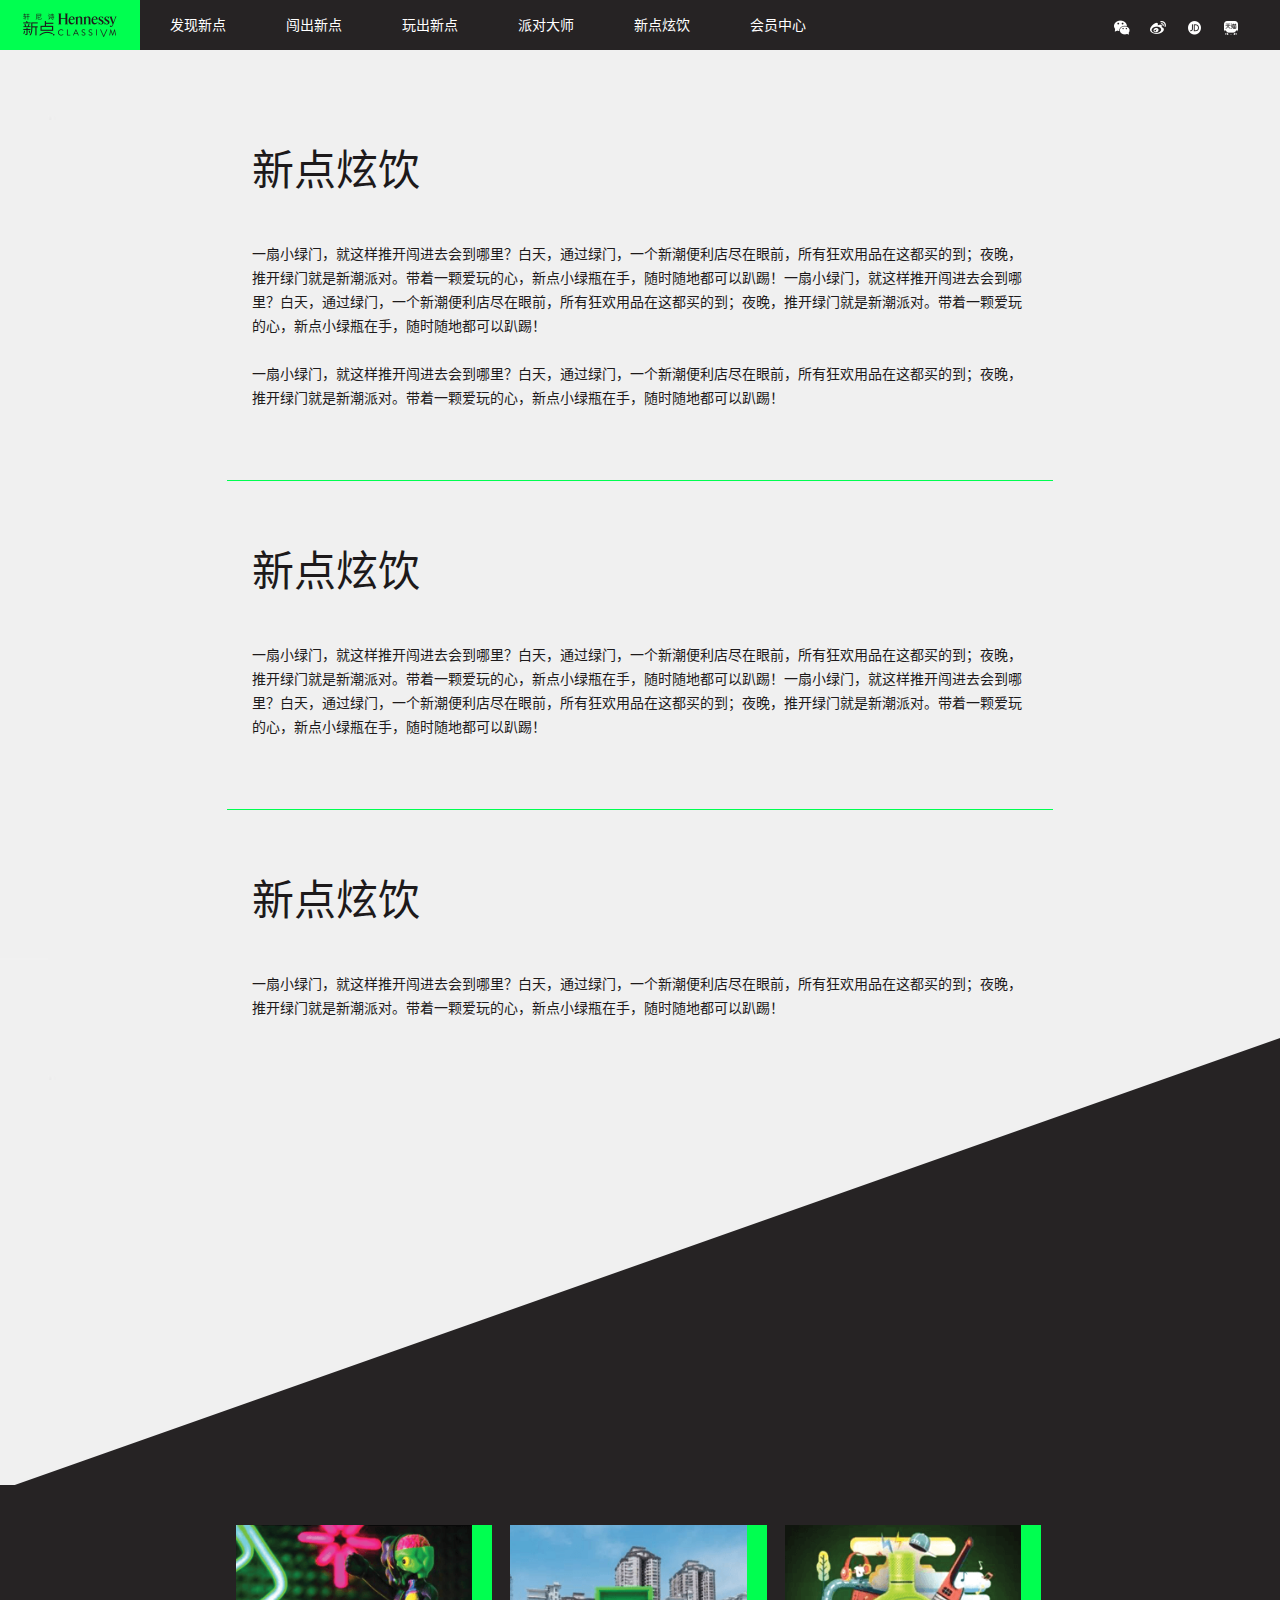
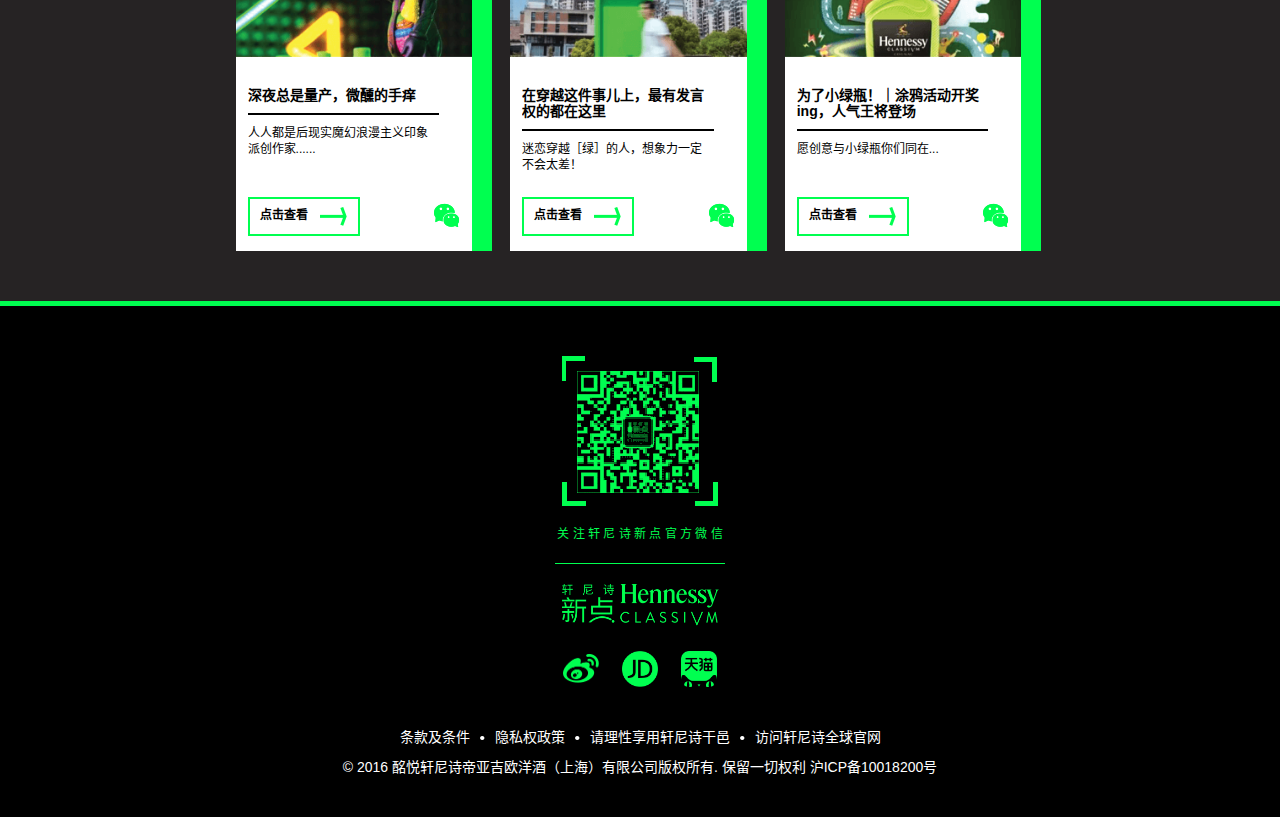
==== commit 0aefd17e: "v1.0" ====
--- a/article.html
+++ b/article.html
@@ -5,6 +5,8 @@
     <title>新点</title>
     <meta name="description" content="">
     <meta name="keywords" content="">
+    <link rel="shortcut icon" href="favicon.ico"/>
+	<link rel="bookmark" href="favicon.ico"/>
     <meta name="viewport" content="width=device-width, initial-scale=1, maximum-scale=1, user-scalable=no">
     <link rel="stylesheet" href="css/bootstrap.css">
     <link rel="stylesheet" href="css/jquery.mCustomScrollbar.min.css">
--- a/css/common.css
+++ b/css/common.css
@@ -111,7 +111,7 @@
 .indexLineBottom .innerDiv{ overflow:hidden;}
 
 /*footer*/
-.foot1{ background:#262324; padding-top:0px; padding-bottom:85px; border-bottom:5px solid #00ff50; margin-top:-5px;}
+.foot1{ background:#262324; padding-top:40px; padding-bottom:30px; border-bottom:5px solid #00ff50; margin-top:-5px;}
 .footTop{ overflow:hidden;}
 .footContent{ border-right:20px solid #00ff50; margin:0 1.1% 20px 1.1%; width:31%;}
 .footContent a:hover,.footContent a:focus{ color:inherit; text-decoration:none;}
@@ -217,13 +217,15 @@
 /*.eventBlock .container{ background:url(../images/index/indexBg.jpg) center top no-repeat; background-size:100% 100%; padding-bottom:250px; overflow:hidden;}*/
 .eventTitle{ background:url(../images/subTitleBg.png) left bottom no-repeat; width:350px; padding:0 0 40px 15px; color:#FFF; font-size:42px; line-height:46px; font-weight:bold; margin:0 auto; font-family:DIN,'Microsoft YaHei','SimHei';}
 .eventTitleEnTitle{ font-size:26px; color:#00ff50; line-height:26px; padding:0; letter-spacing:2px; font-weight:normal;}
-.eventLine1,.eventLine2{ position:relative;}
+.eventLine1,.eventLine2,.eventLine3{ position:relative;}
+.eventLine1{ margin-top:50px;}
 .eventLine2{ margin-top:200px;}
-.eventLine1left,.eventLine2left{ border-left:20px solid #00ff50; background:#262324; padding:140px 0 100px 0; margin-bottom:200px; transform:translate(0,100px);}
+.eventLine1left,.eventLine2left,.eventLine3left{ border-left:20px solid #00ff50; background:#262324; padding:140px 0 100px 0; margin-bottom:200px; transform:translate(0,100px);}
 .eventLine1Right{ position:absolute; left:50%; top:260px/*200px*/;}
 .eventLine1Right img{ position:absolute; left:0; top:0;}
 .eventLine2Right{ position:absolute; left:50%; top:320px/*250px*/;}
-.eventLine1Bottom,.eventLine2Bottom{ position:absolute; left:0; top:520px; width:100%;}
+.eventLine3Right{ position:absolute; left:50%; top:320px/*250px*/;}
+.eventLine1Bottom,.eventLine2Bottom,.eventLine3Bottom{ position:absolute; left:0; top:520px; width:100%;}
 .eventLine2BottomMore{ font-size:16px; color:#FFF; height:30px; line-height:30px; position:absolute; left:0; top:50%; margin-top:-15px; width:100%; text-align:center;}
 .eventLine2BottomMore img{ margin-left:10px; vertical-align:-5px;}
 .eventLineBottom .innerDiv{ overflow:hidden;}
@@ -321,8 +323,8 @@
 	
 	.brandTitle{width:200px; padding:4px 0 20px 5px; font-size:24px; line-height:26px; background-size:110px auto;}
 	.brandTitleEnTitle{ font-size:20px; line-height:20px;}
-	.bkLogo{width:15.6774193548387%;}
-	.bkBottle{width:16.4838709677419%;}
+	.bkLogo{width:11.6774193548387%;}
+	.bkBottle{width:12.4838709677419%;}
 	.brandLineRight{ position:static; padding:90px 0;}
 	.brandLine{ padding-bottom:0;}
 	.brandInfo{ padding-top:50px; padding-bottom:50px;}
@@ -344,13 +346,16 @@
 	.brandLineLeftContent .brandBuyBtn{ width:330px; margin:0 auto;}
 	
 	.eventBlock .container{/* background-image:url(../images/event/eventBg_m.jpg);*/ padding-bottom:50px;}
-	.eventLine1left,.eventLine2left{ padding:100px 0 100px 0; border-left-width:15px; margin-bottom:0;}
+	.eventLine1left,.eventLine2left,.eventLine3left{ padding:100px 0 100px 0; border-left-width:15px; margin-bottom:0;}
 	.eventLine1Right{ position:static; left:auto; top:auto; bottom:auto;}
 	.eventLine2Right img{ position:static; left:auto; top:auto; bottom:auto;}
 	.eventLine2Right{ position:static; left:auto; top:auto; bottom:auto;}
+	.eventLine3Right{ position:static; left:auto; top:auto; bottom:auto;}
 	.eventLine1Bottom{ position:static; left:auto; top:auto; bottom:auto;}
 	.eventLine2Bottom{ position:static; left:auto; top:auto; bottom:auto;}
+	.eventLine3Bottom{ position:static; left:auto; top:auto; bottom:auto;}
 	.eventLine1Right img{ position:static; left:auto; top:auto; bottom:auto;}
+	.eventLine3Right img{ position:static; left:auto; top:auto; bottom:auto;}
 	.bx-wrapper .bx-pager,.bx-wrapper .bx-controls-auto {bottom:-30px;}
 	.eventLine2{ margin-top:50px;}
 	.eventTitle{ width:200px; padding:4px 0 20px 5px; font-size:24px; line-height:26px; background-size:110px auto;}
@@ -364,7 +369,7 @@
 	.crmKvTxt{ padding:40px 20px 50px 20px; text-align:center;}
 	.crmKv .col-xs-12{ height:auto;}
 	
-	.partyKvQc{padding-top:80px; width:100%; text-align:center;}
+	.partyKvQc{padding-top:80px; width:100%; text-align:center; background:url(../images/mobileBgT.jpg) left bottom no-repeat #262324;}
 	.partyKvLine img.qc{ margin-right:0; float:none;}
 	.partyKvTxt{ padding:40px 20px 50px 20px; text-align:center;}
 	
